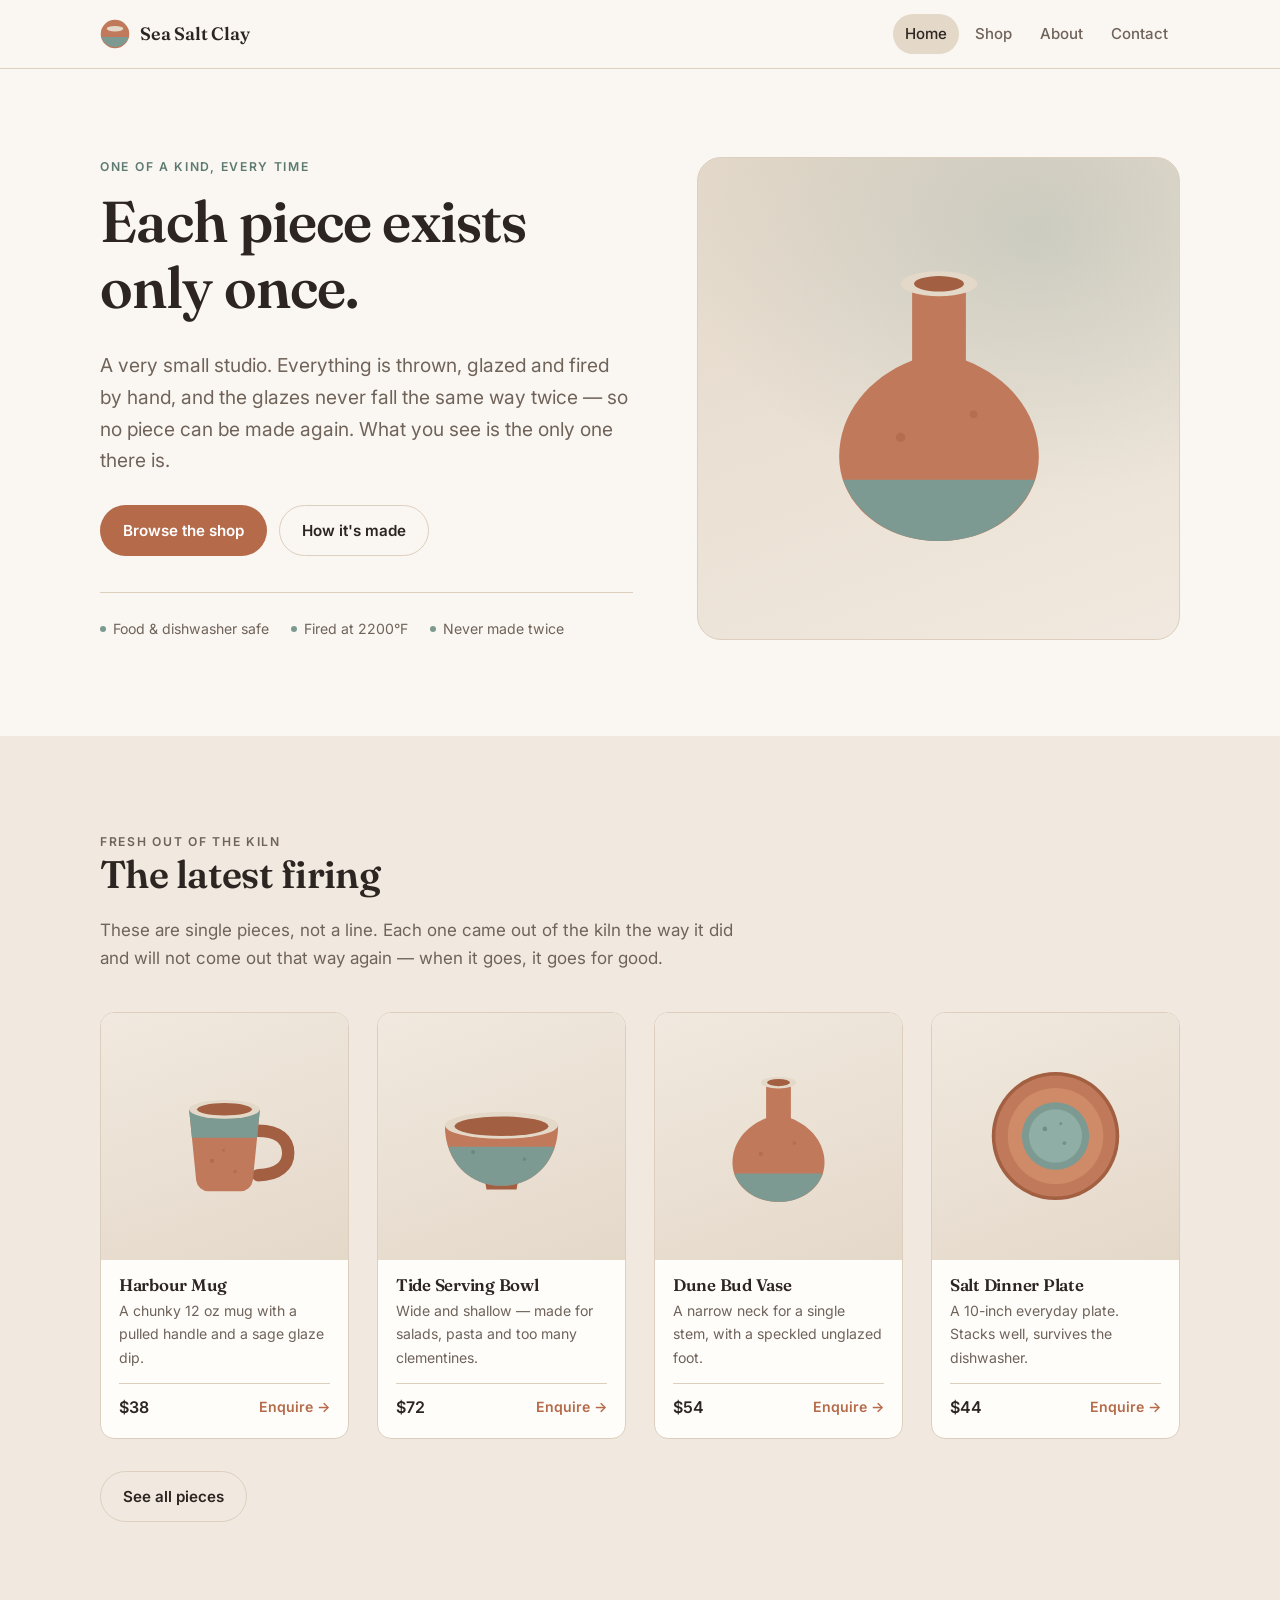
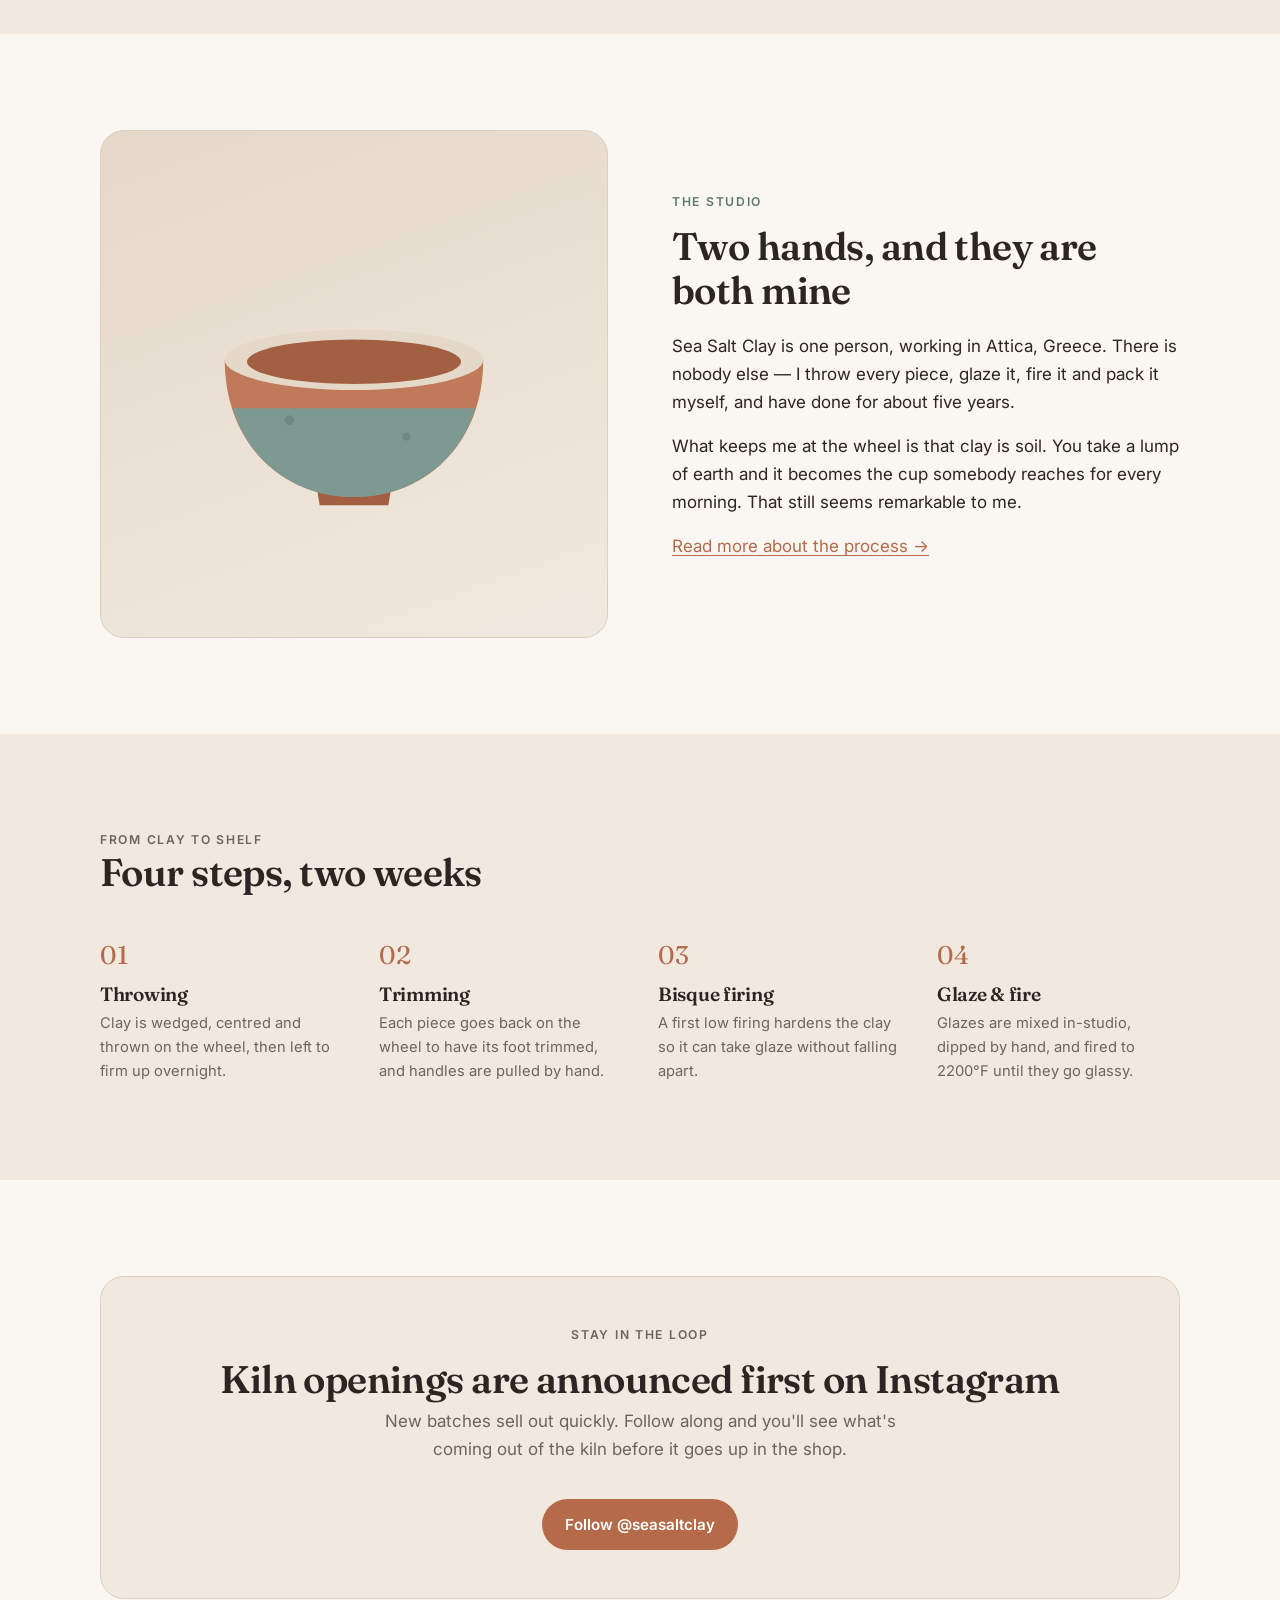
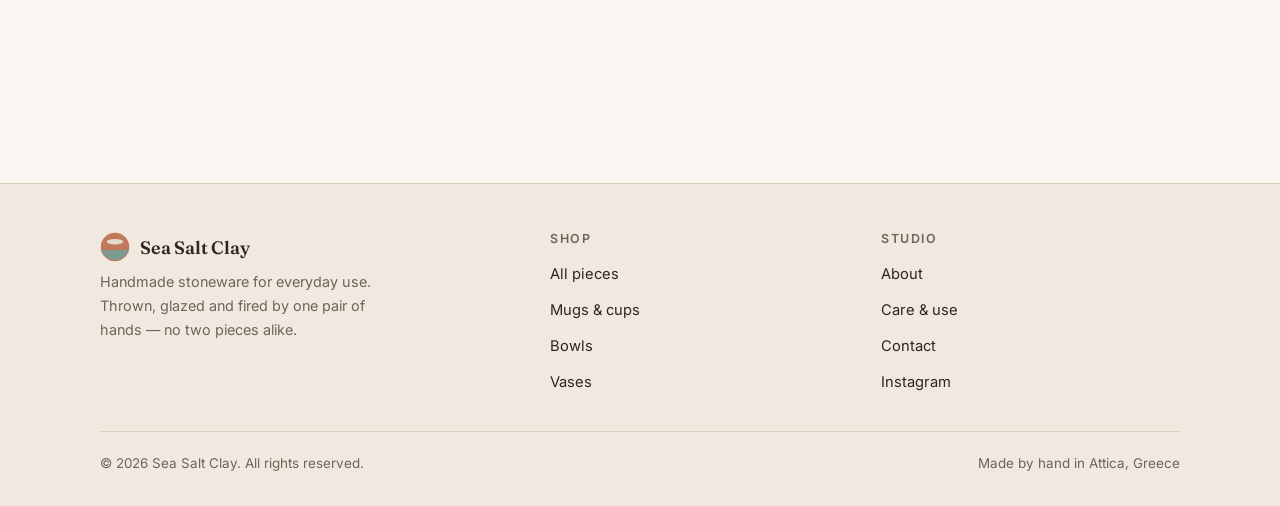
==== index.html @ edca6c59 "Say where the studio is and how long it has been going Adds Attica, Greece and the roughly five year" ====
<!doctype html>
<html lang="en">
<head>
<meta charset="utf-8">
<meta name="viewport" content="width=device-width, initial-scale=1">
<title>Sea Salt Clay — Handmade Pottery</title>
<meta name="description" content="Wheel-thrown stoneware made in small batches on the coast. Mugs, bowls, vases and tableware for everyday use.">
<link rel="icon" href="assets/img/mug.svg">
<link rel="preconnect" href="https://fonts.googleapis.com">
<link rel="preconnect" href="https://fonts.gstatic.com" crossorigin>
<link href="https://fonts.googleapis.com/css2?family=Fraunces:opsz,wght@9..144,400;9..144,600&family=Inter:wght@400;500;600&display=swap" rel="stylesheet">
<link rel="stylesheet" href="css/styles.css">
</head>
<body>
<a class="skip-link" href="#main">Skip to content</a>

<header class="site-header">
  <div class="wrap site-header__inner">
    <a class="brand" href="index.html">
      <svg class="brand__mark" viewBox="0 0 40 40" aria-hidden="true">
        <circle cx="20" cy="20" r="19" fill="#c0795a"/>
        <path d="M1.8 24a19 19 0 0 0 36.4 0z" fill="#7c9a92"/>
        <ellipse cx="20" cy="13" rx="11" ry="3.6" fill="#e4d8c9"/>
      </svg>
      Sea Salt Clay
    </a>
    <button class="nav-toggle" aria-expanded="false" aria-controls="nav" aria-label="Menu">
      <svg width="20" height="20" viewBox="0 0 20 20" fill="none" stroke="currentColor" stroke-width="1.8" stroke-linecap="round"><path d="M3 6h14M3 10h14M3 14h14"/></svg>
    </button>
    <nav class="nav" id="nav">
      <a href="index.html" aria-current="page">Home</a>
      <a href="shop.html">Shop</a>
      <a href="about.html">About</a>
      <a href="contact.html">Contact</a>
    </nav>
  </div>
</header>

<main id="main">

  <section class="hero wrap">
    <div class="hero__grid">
      <div>
        <p class="eyebrow">One of a kind, every time</p>
        <h1>Each piece exists only once.</h1>
        <p class="hero__lede">A very small studio. Everything is thrown, glazed and fired by hand, and the glazes never fall the same way twice — so no piece can be made again. What you see is the only one there is.</p>
        <div class="hero__actions">
          <a class="btn btn--primary" href="shop.html">Browse the shop</a>
          <a class="btn btn--ghost" href="about.html">How it's made</a>
        </div>
        <div class="hero__meta">
          <span>Food &amp; dishwasher safe</span>
          <span>Fired at 2200&deg;F</span>
          <span>Never made twice</span>
        </div>
      </div>
      <div class="hero__art">
        <img src="assets/img/vase.svg" alt="A tall bud vase with a sage glaze">
      </div>
    </div>
  </section>

  <section class="section section--tint">
    <div class="wrap">
      <div class="section-head">
        <p class="eyebrow">Fresh out of the kiln</p>
        <h2>The latest firing</h2>
        <p>These are single pieces, not a line. Each one came out of the kiln the way it did and will not come out that way again — when it goes, it goes for good.</p>
      </div>
      <ul class="grid" id="featured-grid"></ul>
      <p style="margin-top:2rem"><a class="btn btn--ghost" href="shop.html">See all pieces</a></p>
    </div>
  </section>

  <section class="section wrap">
    <div class="split">
      <div class="split__art">
        <img src="assets/img/bowl.svg" alt="A wide serving bowl with a dipped glaze">
      </div>
      <div>
        <p class="eyebrow">The studio</p>
        <h2>Two hands, and they are both mine</h2>
        <p>Sea Salt Clay is one person, working in Attica, Greece. There is nobody else — I throw every piece, glaze it, fire it and pack it myself, and have done for about five years.</p>
        <p>What keeps me at the wheel is that clay is soil. You take a lump of earth and it becomes the cup somebody reaches for every morning. That still seems remarkable to me.</p>
        <p><a href="about.html">Read more about the process &rarr;</a></p>
      </div>
    </div>
  </section>

  <section class="section section--tint">
    <div class="wrap">
      <div class="section-head">
        <p class="eyebrow">From clay to shelf</p>
        <h2>Four steps, two weeks</h2>
      </div>
      <ol class="steps">
        <li>
          <h3>Throwing</h3>
          <p>Clay is wedged, centred and thrown on the wheel, then left to firm up overnight.</p>
        </li>
        <li>
          <h3>Trimming</h3>
          <p>Each piece goes back on the wheel to have its foot trimmed, and handles are pulled by hand.</p>
        </li>
        <li>
          <h3>Bisque firing</h3>
          <p>A first low firing hardens the clay so it can take glaze without falling apart.</p>
        </li>
        <li>
          <h3>Glaze &amp; fire</h3>
          <p>Glazes are mixed in-studio, dipped by hand, and fired to 2200&deg;F until they go glassy.</p>
        </li>
      </ol>
    </div>
  </section>

  <section class="section wrap">
    <div class="callout">
      <p class="eyebrow">Stay in the loop</p>
      <h2>Kiln openings are announced first on Instagram</h2>
      <p>New batches sell out quickly. Follow along and you'll see what's coming out of the kiln before it goes up in the shop.</p>
      <a class="btn btn--primary" href="https://instagram.com/seasaltclay" rel="me noopener" target="_blank">Follow @seasaltclay</a>
    </div>
  </section>

</main>

<footer class="site-footer">
  <div class="wrap">
    <div class="site-footer__grid">
      <div>
        <a class="brand" href="index.html">
          <svg class="brand__mark" viewBox="0 0 40 40" aria-hidden="true">
            <circle cx="20" cy="20" r="19" fill="#c0795a"/>
            <path d="M1.8 24a19 19 0 0 0 36.4 0z" fill="#7c9a92"/>
            <ellipse cx="20" cy="13" rx="11" ry="3.6" fill="#e4d8c9"/>
          </svg>
          Sea Salt Clay
        </a>
        <p>Handmade stoneware for everyday use. Thrown, glazed and fired by one pair of hands — no two pieces alike.</p>
      </div>
      <div>
        <h4>Shop</h4>
        <ul>
          <li><a href="shop.html">All pieces</a></li>
          <li><a href="shop.html#grid">Mugs &amp; cups</a></li>
          <li><a href="shop.html#grid">Bowls</a></li>
          <li><a href="shop.html#grid">Vases</a></li>
        </ul>
      </div>
      <div>
        <h4>Studio</h4>
        <ul>
          <li><a href="about.html">About</a></li>
          <li><a href="about.html#care">Care &amp; use</a></li>
          <li><a href="contact.html">Contact</a></li>
          <li><a href="https://instagram.com/seasaltclay" rel="me noopener" target="_blank">Instagram</a></li>
        </ul>
      </div>
    </div>
    <div class="site-footer__base">
      <span>&copy; <span data-year>2026</span> Sea Salt Clay. All rights reserved.</span>
      <span>Made by hand in Attica, Greece</span>
    </div>
  </div>
</footer>

<script src="js/products.js"></script>
<script src="js/main.js"></script>
</body>
</html>
---- css/styles.css ----
/* ==========================================================================
   Sea Salt Clay — site styles
   Single stylesheet, no build step. Tokens live in :root.
   ========================================================================== */

:root {
  /* Palette: warm clay + sea-salt sage */
  --cream:      #faf6f1;
  --sand:       #f1e9df;
  --glaze:      #e4d8c9;
  --clay:       #b56a4a;
  --clay-dark:  #8f4e32;
  --sea:        #7c9a92;
  --sea-dark:   #5d7a72;
  --ink:        #2d2521;
  --muted:      #6f635a;
  --line:       #ddcfbe;

  --bg:         var(--cream);
  --surface:    #fffdfa;
  --text:       var(--ink);
  --text-muted: var(--muted);
  --accent:     var(--clay);
  --accent-ink: #fff;

  --font-display: "Fraunces", Georgia, "Times New Roman", serif;
  --font-body: "Inter", -apple-system, BlinkMacSystemFont, "Segoe UI", Roboto, Helvetica, Arial, sans-serif;

  --maxw: 1120px;
  --gutter: 20px;
  --radius: 14px;
  --radius-lg: 24px;
  --shadow: 0 1px 2px rgba(45, 37, 33, .05), 0 8px 24px rgba(45, 37, 33, .06);
  --shadow-lift: 0 2px 4px rgba(45, 37, 33, .06), 0 18px 40px rgba(45, 37, 33, .12);
  --transition: 180ms cubic-bezier(.4, 0, .2, 1);
}

@media (prefers-color-scheme: dark) {
  :root:not([data-theme="light"]) {
    --bg:         #1b1715;
    --surface:    #241f1c;
    --sand:       #2b2522;
    --glaze:      #332b26;
    --line:       #3d342e;
    --text:       #f2eae2;
    --text-muted: #b3a498;
    --accent:     #d08a68;
    --accent-ink: #1b1715;
    --sea:        #8faea6;
  }
}

/* --------------------------------------------------------- base */

*, *::before, *::after { box-sizing: border-box; }

html { scroll-behavior: smooth; }

@media (prefers-reduced-motion: reduce) {
  html { scroll-behavior: auto; }
  *, *::before, *::after {
    animation-duration: .01ms !important;
    transition-duration: .01ms !important;
  }
}

body {
  margin: 0;
  background: var(--bg);
  color: var(--text);
  font-family: var(--font-body);
  font-size: 17px;
  line-height: 1.65;
  -webkit-font-smoothing: antialiased;
}

h1, h2, h3, h4 {
  font-family: var(--font-display);
  font-weight: 600;
  line-height: 1.15;
  letter-spacing: -.015em;
  margin: 0 0 .5em;
  color: var(--text);
}

h1 { font-size: clamp(2.3rem, 6vw, 3.6rem); }
h2 { font-size: clamp(1.7rem, 4vw, 2.4rem); }
h3 { font-size: 1.2rem; }

p { margin: 0 0 1rem; }

a { color: var(--accent); text-decoration-thickness: 1px; text-underline-offset: 3px; }
a:hover { color: var(--clay-dark); }

img, svg { max-width: 100%; display: block; }

:focus-visible {
  outline: 2px solid var(--accent);
  outline-offset: 3px;
  border-radius: 4px;
}

.skip-link {
  position: absolute;
  left: -9999px;
  top: 0;
  background: var(--accent);
  color: var(--accent-ink);
  padding: 10px 16px;
  z-index: 100;
  border-radius: 0 0 8px 0;
}
.skip-link:focus { left: 0; }

/* --------------------------------------------------------- layout */

.wrap {
  width: 100%;
  max-width: var(--maxw);
  margin-inline: auto;
  padding-inline: var(--gutter);
}

.section { padding-block: clamp(56px, 9vw, 96px); }
.section--tint { background: var(--sand); }

.section-head { max-width: 58ch; margin-bottom: 2.5rem; }
.section-head p { color: var(--text-muted); margin-bottom: 0; }

.eyebrow {
  font-size: .76rem;
  font-weight: 600;
  letter-spacing: .14em;
  text-transform: uppercase;
  color: var(--sea-dark);
  margin: 0 0 .75rem;
}
@media (prefers-color-scheme: dark) {
  :root:not([data-theme="light"]) .eyebrow { color: var(--sea); }
}

/* --------------------------------------------------------- header */

.site-header {
  position: sticky;
  top: 0;
  z-index: 50;
  background: color-mix(in srgb, var(--bg) 88%, transparent);
  backdrop-filter: blur(10px);
  border-bottom: 1px solid var(--line);
}

.site-header__inner {
  display: flex;
  align-items: center;
  justify-content: space-between;
  gap: 16px;
  min-height: 68px;
}

.brand {
  display: inline-flex;
  align-items: center;
  gap: 10px;
  font-family: var(--font-display);
  font-size: 1.12rem;
  font-weight: 600;
  letter-spacing: -.01em;
  color: var(--text);
  text-decoration: none;
}
.brand:hover { color: var(--text); }
.brand__mark { width: 30px; height: 30px; flex: none; }

.nav { display: flex; align-items: center; gap: 4px; }

.nav a {
  color: var(--text-muted);
  text-decoration: none;
  font-size: .94rem;
  font-weight: 500;
  padding: 8px 12px;
  border-radius: 999px;
  transition: background var(--transition), color var(--transition);
}
.nav a:hover { color: var(--text); background: var(--glaze); }
.nav a[aria-current="page"] { color: var(--text); background: var(--glaze); }

.nav-toggle {
  display: none;
  background: none;
  border: 1px solid var(--line);
  border-radius: 10px;
  padding: 8px 10px;
  cursor: pointer;
  color: var(--text);
}

@media (max-width: 720px) {
  .nav-toggle { display: inline-flex; }
  .nav {
    position: absolute;
    inset: 100% 0 auto 0;
    flex-direction: column;
    align-items: stretch;
    gap: 2px;
    background: var(--surface);
    border-bottom: 1px solid var(--line);
    padding: 10px var(--gutter) 16px;
    display: none;
  }
  .nav[data-open="true"] { display: flex; }
  .nav a { padding: 12px 14px; border-radius: 10px; }
}

/* --------------------------------------------------------- buttons */

.btn {
  display: inline-flex;
  align-items: center;
  justify-content: center;
  gap: 8px;
  padding: 12px 22px;
  border-radius: 999px;
  border: 1px solid transparent;
  font: inherit;
  font-size: .95rem;
  font-weight: 600;
  text-decoration: none;
  cursor: pointer;
  transition: transform var(--transition), background var(--transition), border-color var(--transition);
}
.btn:active { transform: translateY(1px); }

.btn--primary { background: var(--accent); color: var(--accent-ink); }
.btn--primary:hover { background: var(--clay-dark); color: var(--accent-ink); }

.btn--ghost { background: transparent; color: var(--text); border-color: var(--line); }
.btn--ghost:hover { background: var(--glaze); color: var(--text); }

/* --------------------------------------------------------- hero */

.hero { padding-block: clamp(48px, 8vw, 88px) clamp(56px, 9vw, 96px); }

.hero__grid {
  display: grid;
  grid-template-columns: 1.05fr .95fr;
  gap: clamp(28px, 5vw, 64px);
  align-items: center;
}

.hero__lede {
  font-size: clamp(1.05rem, 1.6vw, 1.2rem);
  color: var(--text-muted);
  max-width: 46ch;
}

.hero__actions { display: flex; flex-wrap: wrap; gap: 12px; margin-top: 1.75rem; }

.hero__meta {
  display: flex;
  flex-wrap: wrap;
  gap: 8px 22px;
  margin-top: 2.25rem;
  padding-top: 1.5rem;
  border-top: 1px solid var(--line);
  font-size: .88rem;
  color: var(--text-muted);
}
.hero__meta span { display: inline-flex; align-items: center; gap: 7px; }
.hero__meta span::before {
  content: "";
  width: 6px; height: 6px;
  border-radius: 50%;
  background: var(--sea);
  flex: none;
}

.hero__art {
  position: relative;
  aspect-ratio: 1 / 1;
  border-radius: var(--radius-lg);
  background:
    radial-gradient(120% 90% at 70% 15%, color-mix(in srgb, var(--sea) 26%, transparent), transparent 62%),
    linear-gradient(160deg, var(--glaze), var(--sand));
  border: 1px solid var(--line);
  display: grid;
  place-items: center;
  padding: 10%;
  overflow: hidden;
}
.hero__art img { width: 100%; height: 100%; object-fit: contain; }

@media (max-width: 860px) {
  .hero__grid { grid-template-columns: 1fr; }
  .hero__art { order: -1; aspect-ratio: 4 / 3; padding: 6%; }
}

/* --------------------------------------------------------- product grid */

.grid {
  display: grid;
  grid-template-columns: repeat(auto-fill, minmax(240px, 1fr));
  gap: clamp(18px, 2.5vw, 28px);
  list-style: none;
  margin: 0;
  padding: 0;
}

.card {
  background: var(--surface);
  border: 1px solid var(--line);
  border-radius: var(--radius);
  overflow: hidden;
  display: flex;
  flex-direction: column;
  transition: transform var(--transition), box-shadow var(--transition);
}
.card:hover { transform: translateY(-3px); box-shadow: var(--shadow-lift); }

.card__media {
  aspect-ratio: 4 / 3;
  background: linear-gradient(160deg, var(--sand), var(--glaze));
  display: grid;
  place-items: center;
  padding: 14%;
  position: relative;
}
.card__media img { width: 100%; height: 100%; object-fit: contain; }

.card__tag {
  position: absolute;
  top: 10px; left: 10px;
  background: var(--surface);
  border: 1px solid var(--line);
  color: var(--text-muted);
  font-size: .7rem;
  font-weight: 600;
  letter-spacing: .08em;
  text-transform: uppercase;
  padding: 4px 10px;
  border-radius: 999px;
}
.card__tag--sold { background: var(--ink); color: var(--cream); border-color: var(--ink); }

.card__body { padding: 16px 18px 18px; display: flex; flex-direction: column; gap: 4px; flex: 1; }
.card__name { font-size: 1.05rem; margin: 0; }
.card__desc { font-size: .88rem; color: var(--text-muted); margin: 0 0 10px; }
.card__foot {
  margin-top: auto;
  display: flex;
  align-items: center;
  justify-content: space-between;
  gap: 10px;
  padding-top: 10px;
  border-top: 1px solid var(--line);
}
.card__price { font-weight: 600; font-size: 1rem; }
.card__price--sold { color: var(--text-muted); text-decoration: line-through; }
.card__link { font-size: .88rem; font-weight: 600; text-decoration: none; }
.card__link[aria-disabled="true"] { color: var(--text-muted); pointer-events: none; }

/* --------------------------------------------------------- filters */

.filters {
  display: flex;
  flex-wrap: wrap;
  gap: 8px;
  margin-bottom: 2rem;
}
.filter {
  background: transparent;
  border: 1px solid var(--line);
  color: var(--text-muted);
  border-radius: 999px;
  padding: 8px 16px;
  font: inherit;
  font-size: .88rem;
  font-weight: 500;
  cursor: pointer;
  transition: background var(--transition), color var(--transition), border-color var(--transition);
}
.filter:hover { background: var(--glaze); color: var(--text); }
.filter[aria-pressed="true"] {
  background: var(--ink);
  border-color: var(--ink);
  color: var(--cream);
}
@media (prefers-color-scheme: dark) {
  :root:not([data-theme="light"]) .filter[aria-pressed="true"] {
    background: var(--accent); border-color: var(--accent); color: var(--accent-ink);
  }
}

.grid-empty {
  color: var(--text-muted);
  padding: 2rem 0;
}

/* --------------------------------------------------------- feature rows */

.split {
  display: grid;
  grid-template-columns: 1fr 1fr;
  gap: clamp(28px, 5vw, 64px);
  align-items: center;
}
.split__art {
  aspect-ratio: 5 / 4;
  border-radius: var(--radius-lg);
  background: linear-gradient(160deg, var(--glaze), var(--sand));
  border: 1px solid var(--line);
  display: grid;
  place-items: center;
  padding: 10%;
}
@media (max-width: 800px) { .split { grid-template-columns: 1fr; } }

.steps {
  counter-reset: step;
  display: grid;
  grid-template-columns: repeat(auto-fit, minmax(210px, 1fr));
  gap: clamp(20px, 3vw, 36px);
  list-style: none;
  margin: 0;
  padding: 0;
}
.steps li { counter-increment: step; }
.steps li::before {
  content: counter(step, decimal-leading-zero);
  display: block;
  font-family: var(--font-display);
  font-size: 1.6rem;
  color: var(--accent);
  margin-bottom: .4rem;
}
.steps h3 { margin-bottom: .35rem; }
.steps p { color: var(--text-muted); font-size: .92rem; margin: 0; }

/* --------------------------------------------------------- prose + faq */

.prose { max-width: 66ch; }
.prose h2 { margin-top: 2.5rem; }
.prose h2:first-child { margin-top: 0; }
.prose ul { padding-left: 1.2em; color: var(--text-muted); }
.prose li { margin-bottom: .4rem; }

details.faq {
  border-bottom: 1px solid var(--line);
  padding: 4px 0;
}
details.faq summary {
  cursor: pointer;
  list-style: none;
  padding: 14px 32px 14px 0;
  font-weight: 600;
  position: relative;
}
details.faq summary::-webkit-details-marker { display: none; }
details.faq summary::after {
  content: "+";
  position: absolute;
  right: 6px; top: 50%;
  transform: translateY(-50%);
  font-size: 1.3rem;
  color: var(--text-muted);
  font-weight: 400;
}
details.faq[open] summary::after { content: "–"; }
details.faq p { color: var(--text-muted); margin: 0 0 14px; max-width: 62ch; }

/* --------------------------------------------------------- forms */

.form { display: grid; gap: 16px; max-width: 520px; }
.field { display: grid; gap: 6px; }
.field label { font-size: .88rem; font-weight: 600; }
.field input, .field textarea, .field select {
  font: inherit;
  color: var(--text);
  background: var(--surface);
  border: 1px solid var(--line);
  border-radius: 10px;
  padding: 11px 13px;
  width: 100%;
  transition: border-color var(--transition);
}
.field input:focus, .field textarea:focus, .field select:focus { border-color: var(--accent); }
.field textarea { min-height: 130px; resize: vertical; }
.field small { color: var(--text-muted); font-size: .8rem; }

.form-note {
  font-size: .86rem;
  color: var(--text-muted);
  background: var(--sand);
  border: 1px dashed var(--line);
  border-radius: 10px;
  padding: 12px 14px;
}

/* --------------------------------------------------------- misc blocks */

.callout {
  background: var(--sand);
  border: 1px solid var(--line);
  border-radius: var(--radius-lg);
  padding: clamp(28px, 4vw, 48px);
  text-align: center;
}
.callout h2 { margin-bottom: .4rem; }
.callout p { color: var(--text-muted); max-width: 48ch; margin-inline: auto; }
.callout .btn { margin-top: 1.25rem; }

.info-list { list-style: none; margin: 0; padding: 0; display: grid; gap: 18px; }
.info-list dt, .info-list strong { display: block; font-weight: 600; margin-bottom: 2px; }
.info-list span, .info-list p { color: var(--text-muted); font-size: .92rem; margin: 0; }

/* --------------------------------------------------------- footer */

.site-footer {
  border-top: 1px solid var(--line);
  background: var(--sand);
  padding-block: 48px 32px;
  margin-top: clamp(48px, 8vw, 88px);
}
.site-footer__grid {
  display: grid;
  grid-template-columns: 1.4fr 1fr 1fr;
  gap: 32px;
}
.site-footer p { color: var(--text-muted); font-size: .9rem; max-width: 34ch; }
.site-footer h4 { font-family: var(--font-body); font-size: .78rem; letter-spacing: .12em; text-transform: uppercase; color: var(--text-muted); margin-bottom: .75rem; }
.site-footer ul { list-style: none; margin: 0; padding: 0; display: grid; gap: 8px; }
.site-footer ul a { color: var(--text); text-decoration: none; font-size: .92rem; }
.site-footer ul a:hover { text-decoration: underline; }
.site-footer__base {
  margin-top: 36px;
  padding-top: 20px;
  border-top: 1px solid var(--line);
  display: flex;
  flex-wrap: wrap;
  gap: 8px 20px;
  justify-content: space-between;
  font-size: .84rem;
  color: var(--text-muted);
}
@media (max-width: 720px) {
  .site-footer__grid { grid-template-columns: 1fr 1fr; }
  .site-footer__grid > :first-child { grid-column: 1 / -1; }
}
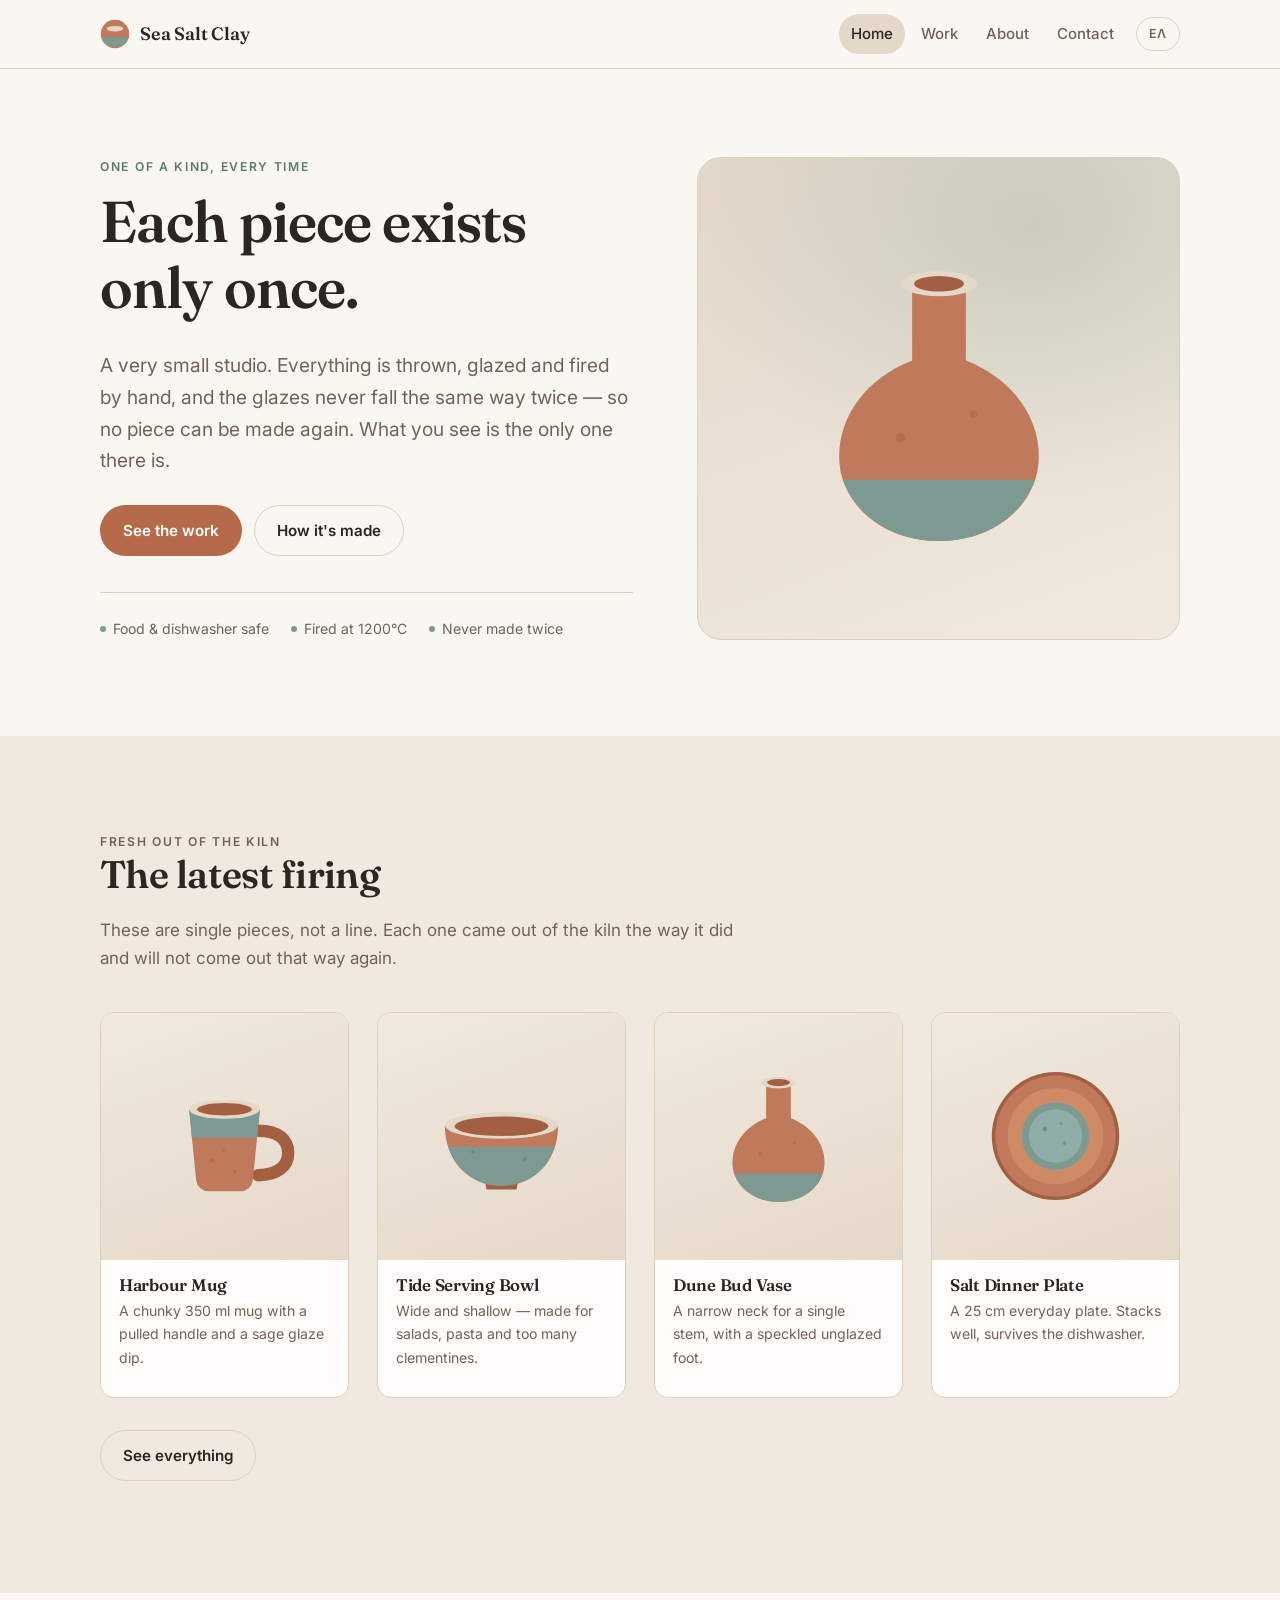
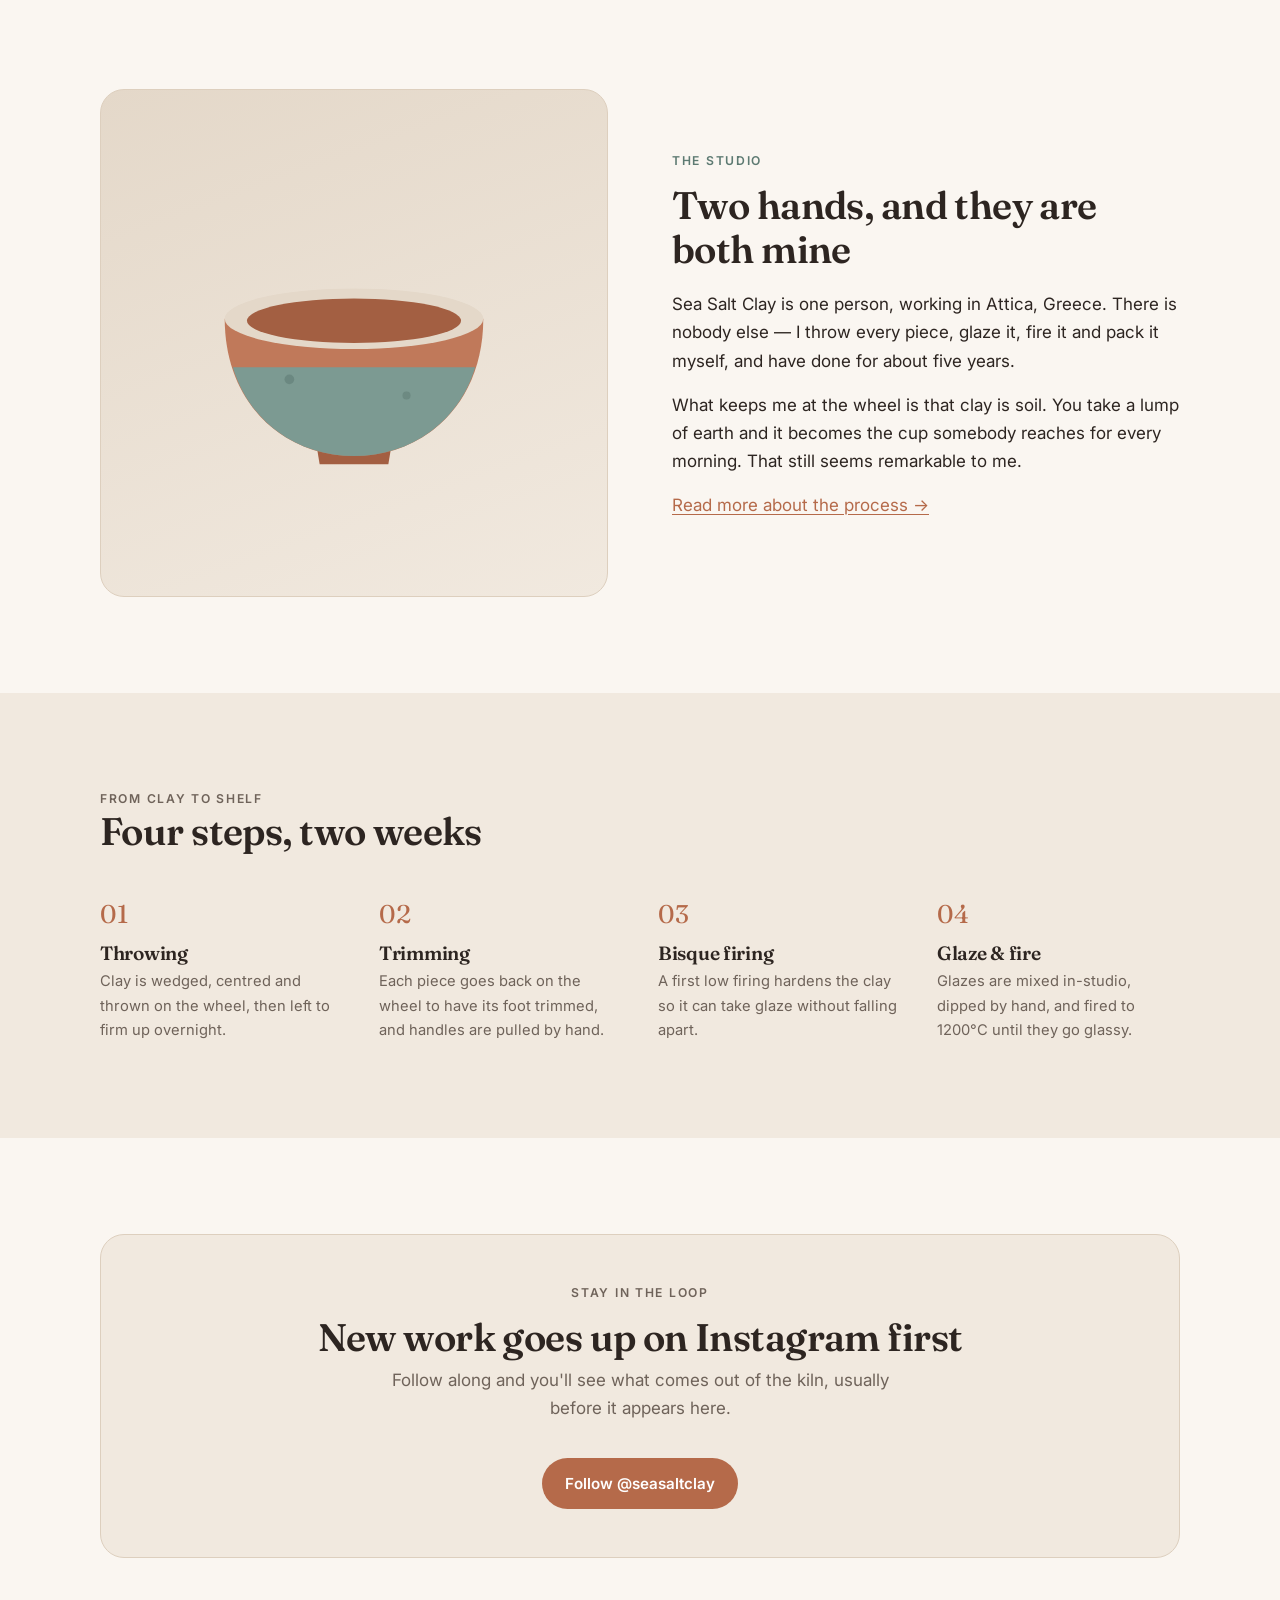
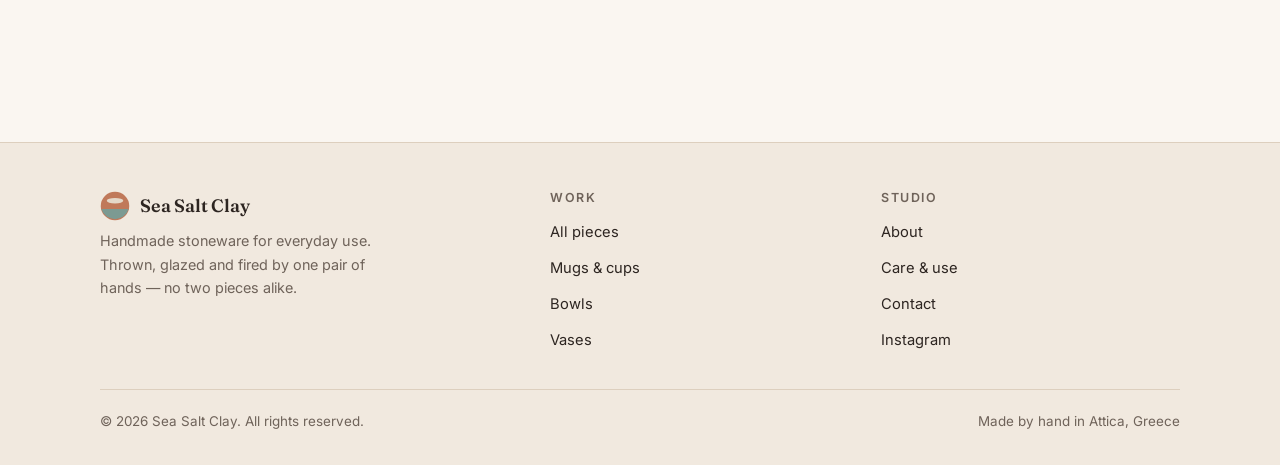
==== commit a208bb88: "Make the site bilingual and turn it from a shop into a portfolio Two changes at once, both asked for" ====
--- a/index.html
+++ b/index.html
@@ -10,6 +10,8 @@
 <link rel="preconnect" href="https://fonts.gstatic.com" crossorigin>
 <link href="https://fonts.googleapis.com/css2?family=Fraunces:opsz,wght@9..144,400;9..144,600&family=Inter:wght@400;500;600&display=swap" rel="stylesheet">
 <link rel="stylesheet" href="css/styles.css">
+<link rel="alternate" hreflang="en" href="index.html">
+<link rel="alternate" hreflang="el" href="el/index.html">
 </head>
 <body>
 <a class="skip-link" href="#main">Skip to content</a>
@@ -29,9 +31,10 @@
     </button>
     <nav class="nav" id="nav">
       <a href="index.html" aria-current="page">Home</a>
-      <a href="shop.html">Shop</a>
+      <a href="work.html">Work</a>
       <a href="about.html">About</a>
       <a href="contact.html">Contact</a>
+      <a class="nav__lang" href="el/index.html" hreflang="el" lang="el">ΕΛ</a>
     </nav>
   </div>
 </header>
@@ -45,12 +48,12 @@
         <h1>Each piece exists only once.</h1>
         <p class="hero__lede">A very small studio. Everything is thrown, glazed and fired by hand, and the glazes never fall the same way twice — so no piece can be made again. What you see is the only one there is.</p>
         <div class="hero__actions">
-          <a class="btn btn--primary" href="shop.html">Browse the shop</a>
+          <a class="btn btn--primary" href="work.html">See the work</a>
           <a class="btn btn--ghost" href="about.html">How it's made</a>
         </div>
         <div class="hero__meta">
           <span>Food &amp; dishwasher safe</span>
-          <span>Fired at 2200&deg;F</span>
+          <span>Fired at 1200&deg;C</span>
           <span>Never made twice</span>
         </div>
       </div>
@@ -65,10 +68,10 @@
       <div class="section-head">
         <p class="eyebrow">Fresh out of the kiln</p>
         <h2>The latest firing</h2>
-        <p>These are single pieces, not a line. Each one came out of the kiln the way it did and will not come out that way again — when it goes, it goes for good.</p>
+        <p>These are single pieces, not a line. Each one came out of the kiln the way it did and will not come out that way again.</p>
       </div>
       <ul class="grid" id="featured-grid"></ul>
-      <p style="margin-top:2rem"><a class="btn btn--ghost" href="shop.html">See all pieces</a></p>
+      <p style="margin-top:2rem"><a class="btn btn--ghost" href="work.html">See everything</a></p>
     </div>
   </section>
 
@@ -108,7 +111,7 @@
         </li>
         <li>
           <h3>Glaze &amp; fire</h3>
-          <p>Glazes are mixed in-studio, dipped by hand, and fired to 2200&deg;F until they go glassy.</p>
+          <p>Glazes are mixed in-studio, dipped by hand, and fired to 1200&deg;C until they go glassy.</p>
         </li>
       </ol>
     </div>
@@ -117,8 +120,8 @@
   <section class="section wrap">
     <div class="callout">
       <p class="eyebrow">Stay in the loop</p>
-      <h2>Kiln openings are announced first on Instagram</h2>
-      <p>New batches sell out quickly. Follow along and you'll see what's coming out of the kiln before it goes up in the shop.</p>
+      <h2>New work goes up on Instagram first</h2>
+      <p>Follow along and you'll see what comes out of the kiln, usually before it appears here.</p>
       <a class="btn btn--primary" href="https://instagram.com/seasaltclay" rel="me noopener" target="_blank">Follow @seasaltclay</a>
     </div>
   </section>
@@ -140,12 +143,12 @@
         <p>Handmade stoneware for everyday use. Thrown, glazed and fired by one pair of hands — no two pieces alike.</p>
       </div>
       <div>
-        <h4>Shop</h4>
+        <h4>Work</h4>
         <ul>
-          <li><a href="shop.html">All pieces</a></li>
-          <li><a href="shop.html#grid">Mugs &amp; cups</a></li>
-          <li><a href="shop.html#grid">Bowls</a></li>
-          <li><a href="shop.html#grid">Vases</a></li>
+          <li><a href="work.html">All pieces</a></li>
+          <li><a href="work.html#grid">Mugs &amp; cups</a></li>
+          <li><a href="work.html#grid">Bowls</a></li>
+          <li><a href="work.html#grid">Vases</a></li>
         </ul>
       </div>
       <div>
@@ -165,6 +168,7 @@
   </div>
 </footer>
 
+<script>window.SITE = { root: "", lang: "en" };</script>
 <script src="js/products.js"></script>
 <script src="js/main.js"></script>
 </body>
--- a/css/styles.css
+++ b/css/styles.css
@@ -547,3 +547,26 @@
   .site-footer__grid { grid-template-columns: 1fr 1fr; }
   .site-footer__grid > :first-child { grid-column: 1 / -1; }
 }
+
+/* --------------------------------------------------------- language switch */
+
+.nav__lang {
+  margin-left: 6px;
+  padding: 6px 12px !important;
+  border: 1px solid var(--line);
+  border-radius: 999px;
+  font-size: .78rem !important;
+  font-weight: 600 !important;
+  letter-spacing: .06em;
+  color: var(--text-muted) !important;
+}
+.nav__lang:hover { background: var(--glaze); color: var(--text) !important; }
+
+@media (max-width: 720px) {
+  .nav__lang {
+    margin-left: 0;
+    margin-top: 8px;
+    text-align: center;
+    border-radius: 10px !important;
+  }
+}
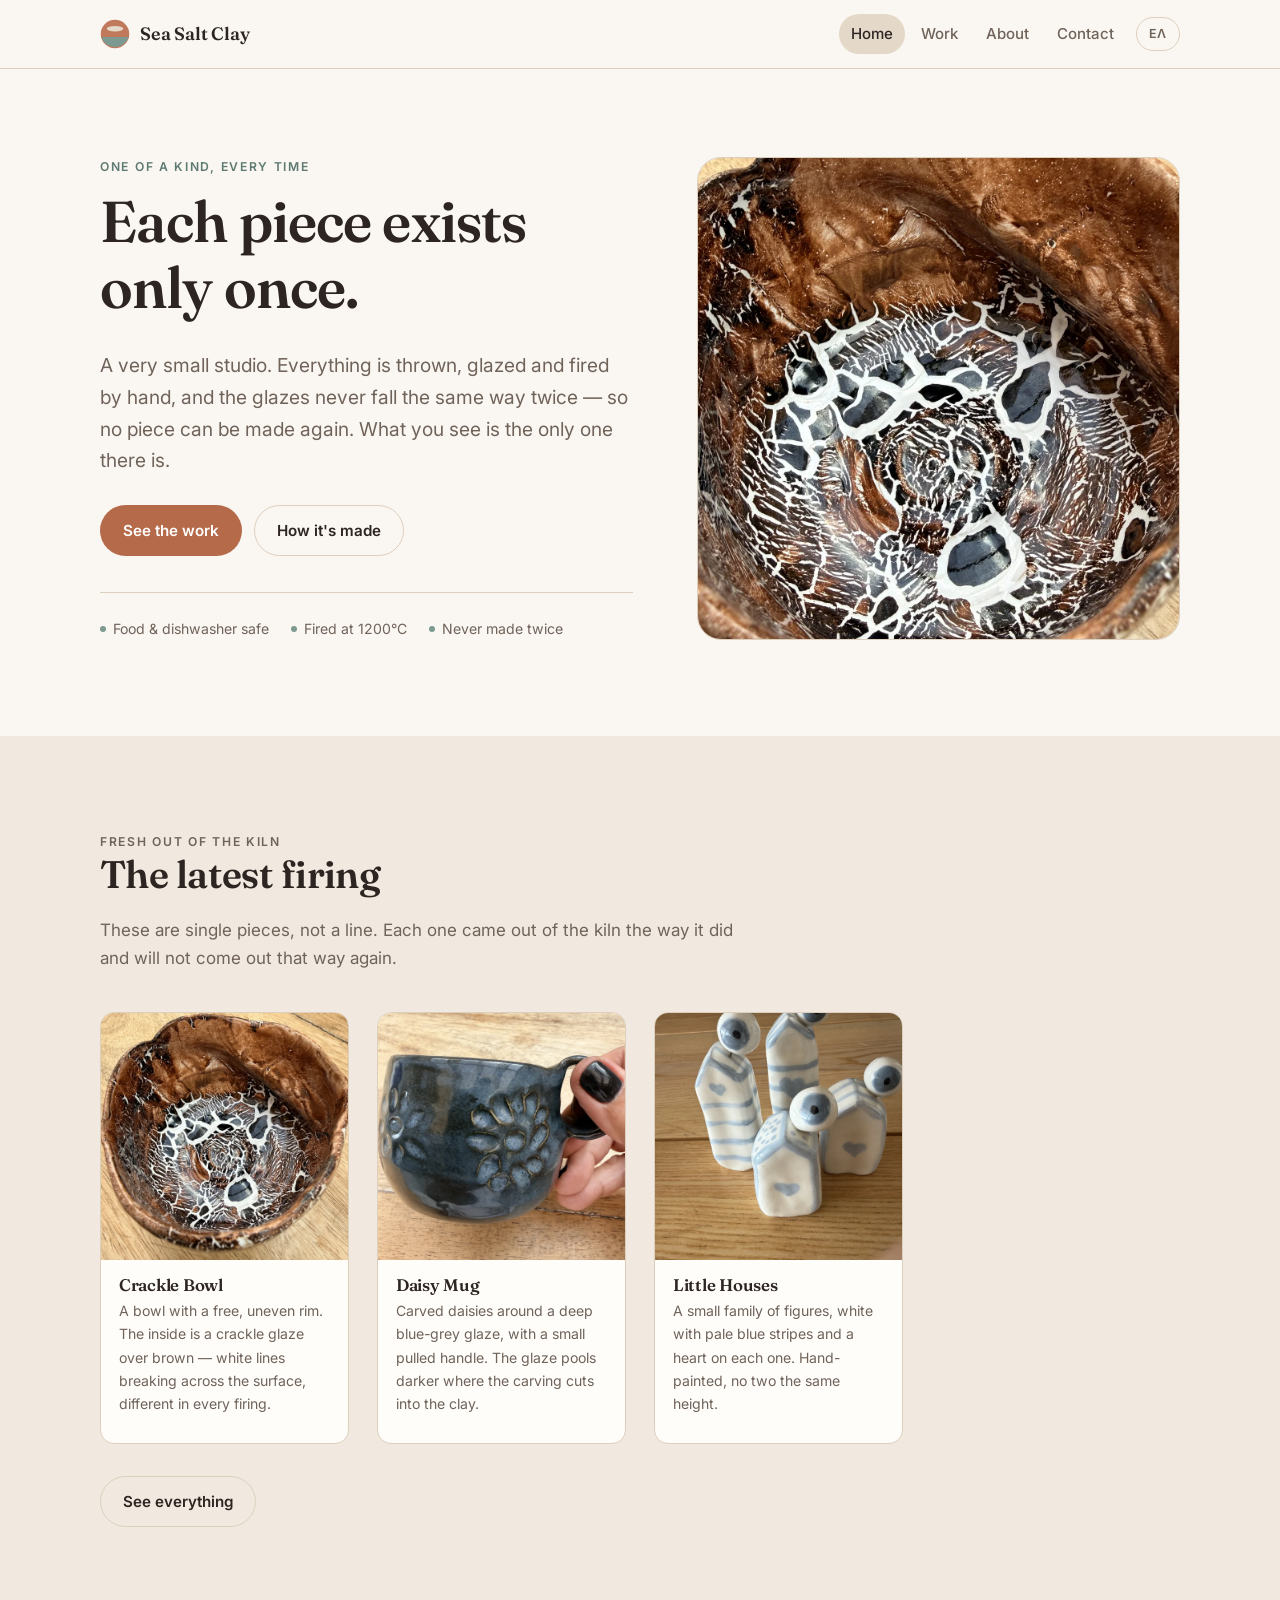
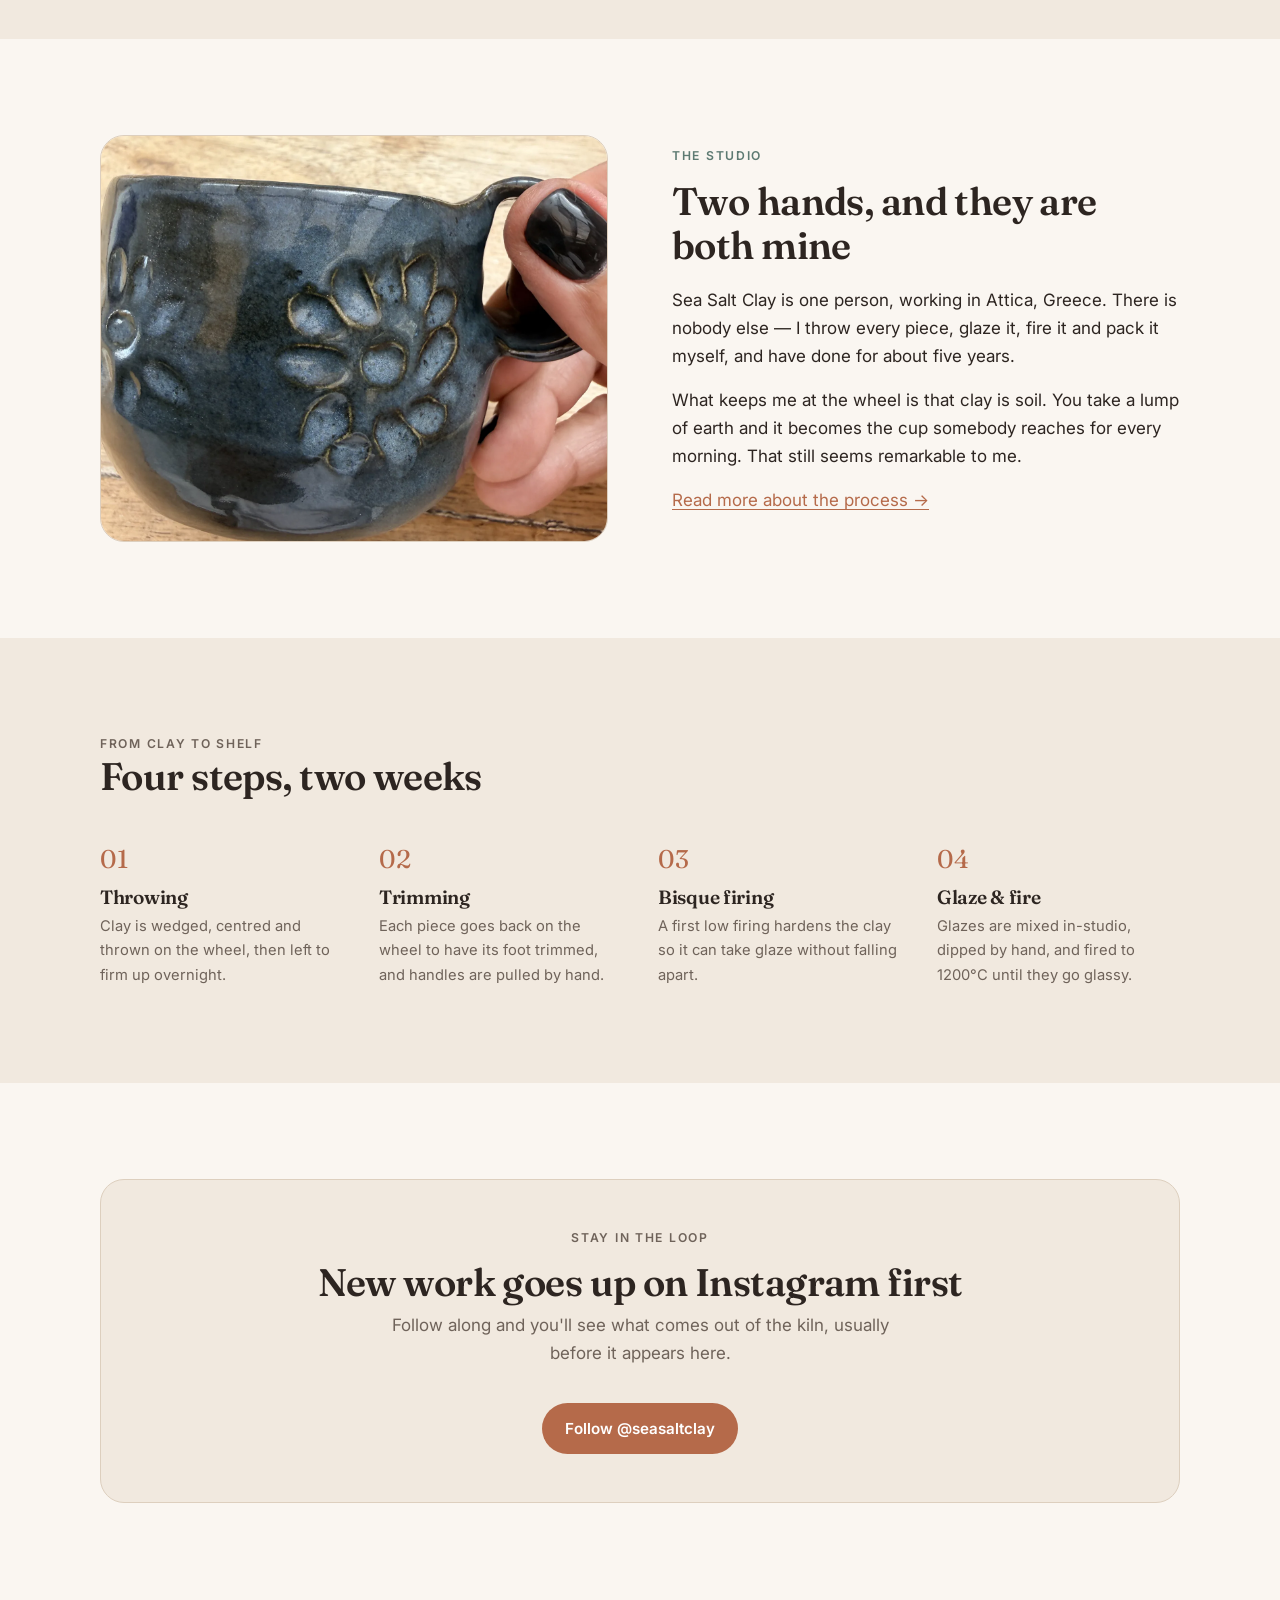
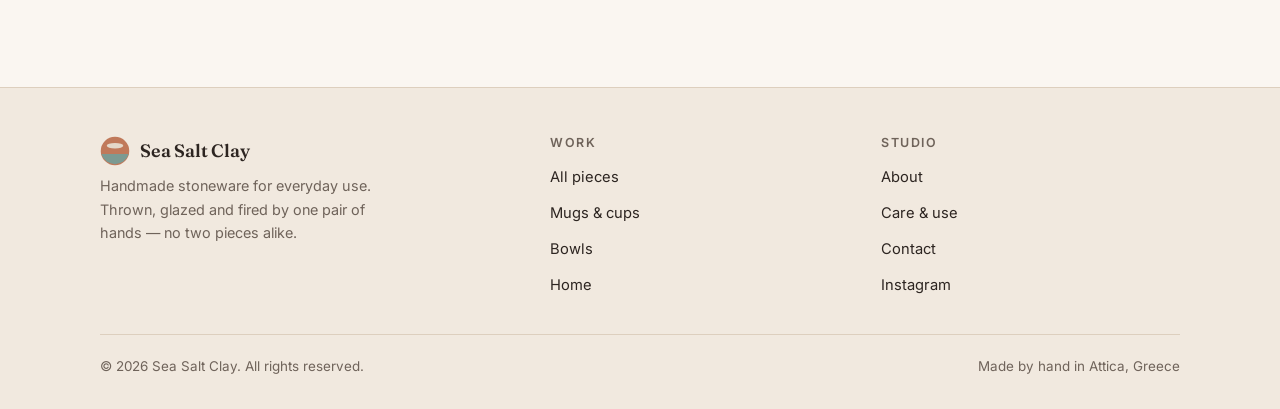
==== commit b6e9c3d2: "Replace the invented pieces with the owner's real work Three photographs supplied by the owner, conv" ====
--- a/index.html
+++ b/index.html
@@ -57,8 +57,8 @@
           <span>Never made twice</span>
         </div>
       </div>
-      <div class="hero__art">
-        <img src="assets/img/vase.svg" alt="A tall bud vase with a sage glaze">
+      <div class="hero__art hero__art--photo">
+        <img src="assets/img/crackle-bowl-wide.webp" alt="A bowl with an uneven rim and a white crackle glaze over brown" width="1600" height="1200">
       </div>
     </div>
   </section>
@@ -77,8 +77,8 @@
 
   <section class="section wrap">
     <div class="split">
-      <div class="split__art">
-        <img src="assets/img/bowl.svg" alt="A wide serving bowl with a dipped glaze">
+      <div class="split__art split__art--photo">
+        <img src="assets/img/daisy-mug-wide.webp" alt="A blue-grey mug with carved daisies, held in one hand" width="1600" height="1200" loading="lazy">
       </div>
       <div>
         <p class="eyebrow">The studio</p>
@@ -148,7 +148,7 @@
           <li><a href="work.html">All pieces</a></li>
           <li><a href="work.html#grid">Mugs &amp; cups</a></li>
           <li><a href="work.html#grid">Bowls</a></li>
-          <li><a href="work.html#grid">Vases</a></li>
+          <li><a href="work.html#grid">Home</a></li>
         </ul>
       </div>
       <div>
--- a/css/styles.css
+++ b/css/styles.css
@@ -570,3 +570,23 @@
     border-radius: 10px !important;
   }
 }
+
+/* --------------------------------------------------- photographs in cards */
+
+.card__media--photo {
+  padding: 0;
+  aspect-ratio: 1 / 1;
+  background: var(--sand);
+}
+.card__media--photo img {
+  width: 100%;
+  height: 100%;
+  object-fit: cover;
+}
+
+/* A photograph fills the hero and split frames too, rather than sitting
+   inside them the way the illustrations do. */
+.hero__art--photo,
+.split__art--photo { padding: 0; overflow: hidden; }
+.hero__art--photo img,
+.split__art--photo img { width: 100%; height: 100%; object-fit: cover; }
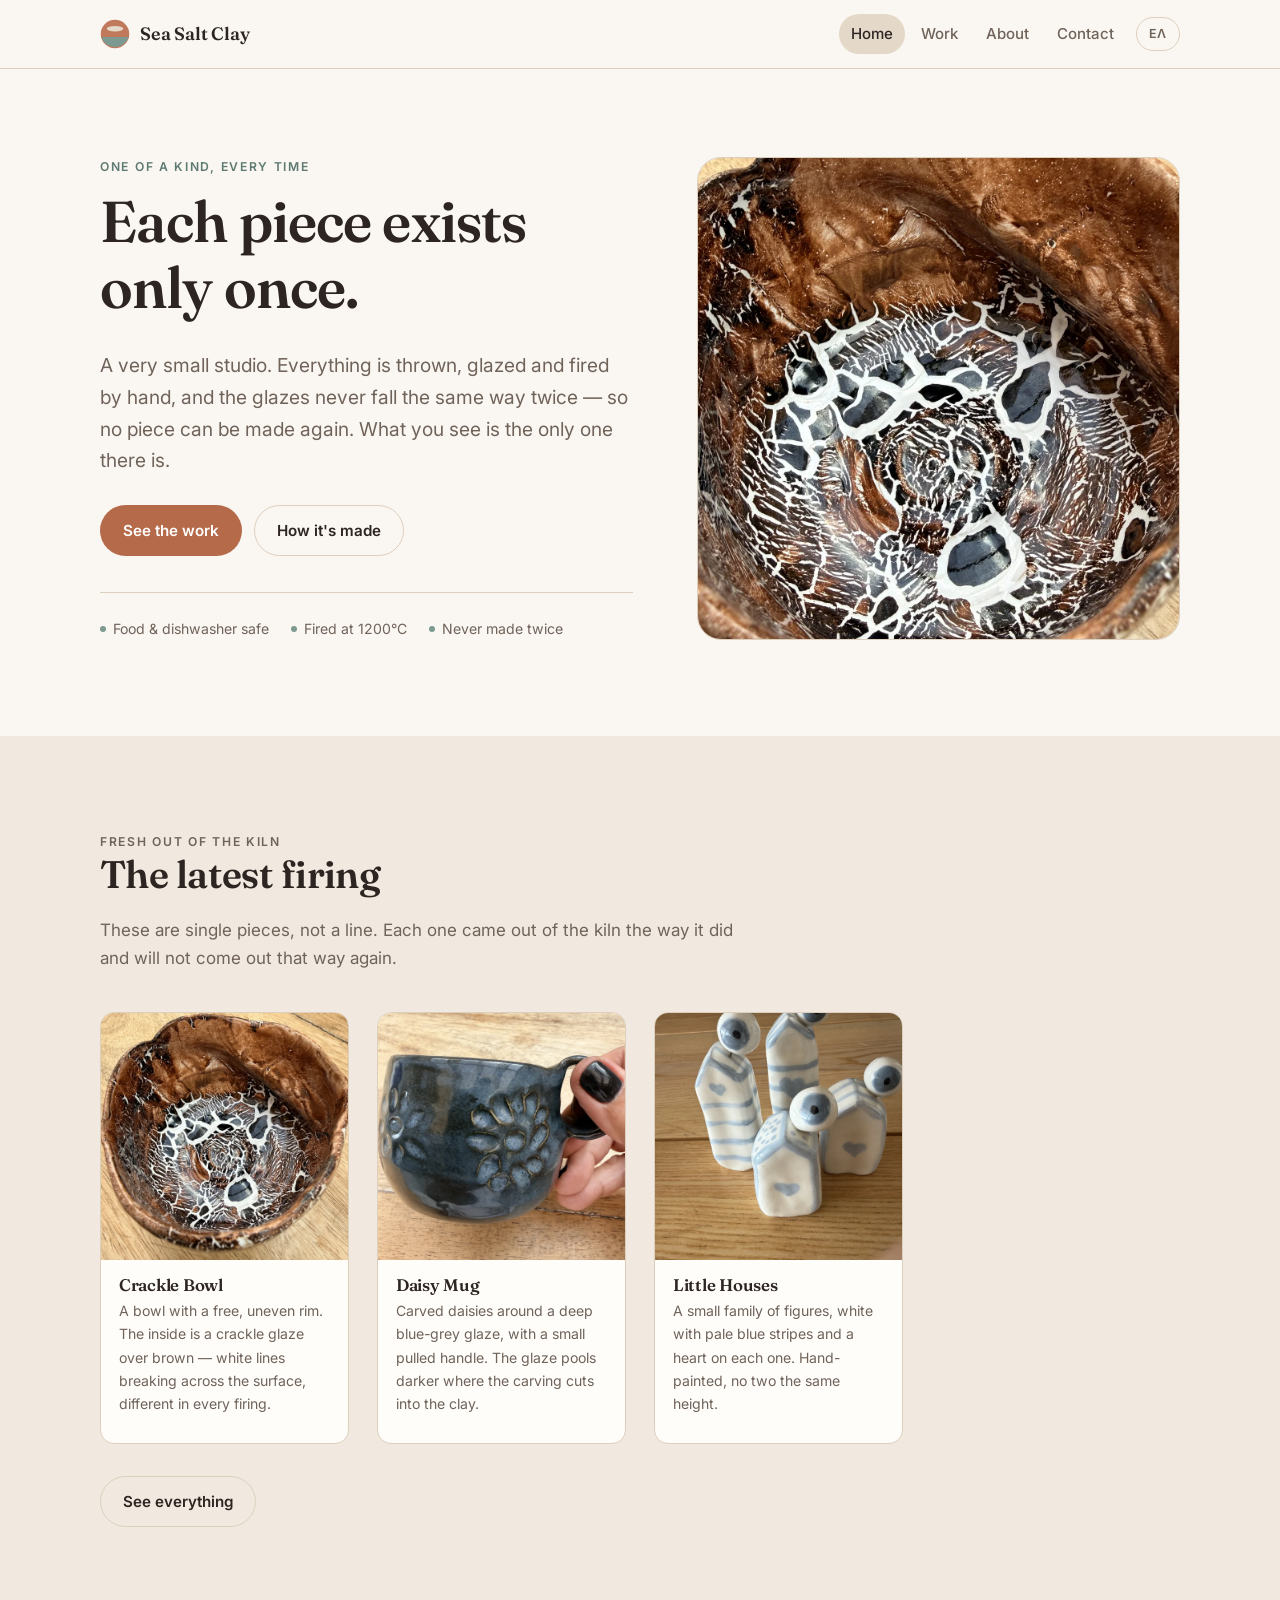
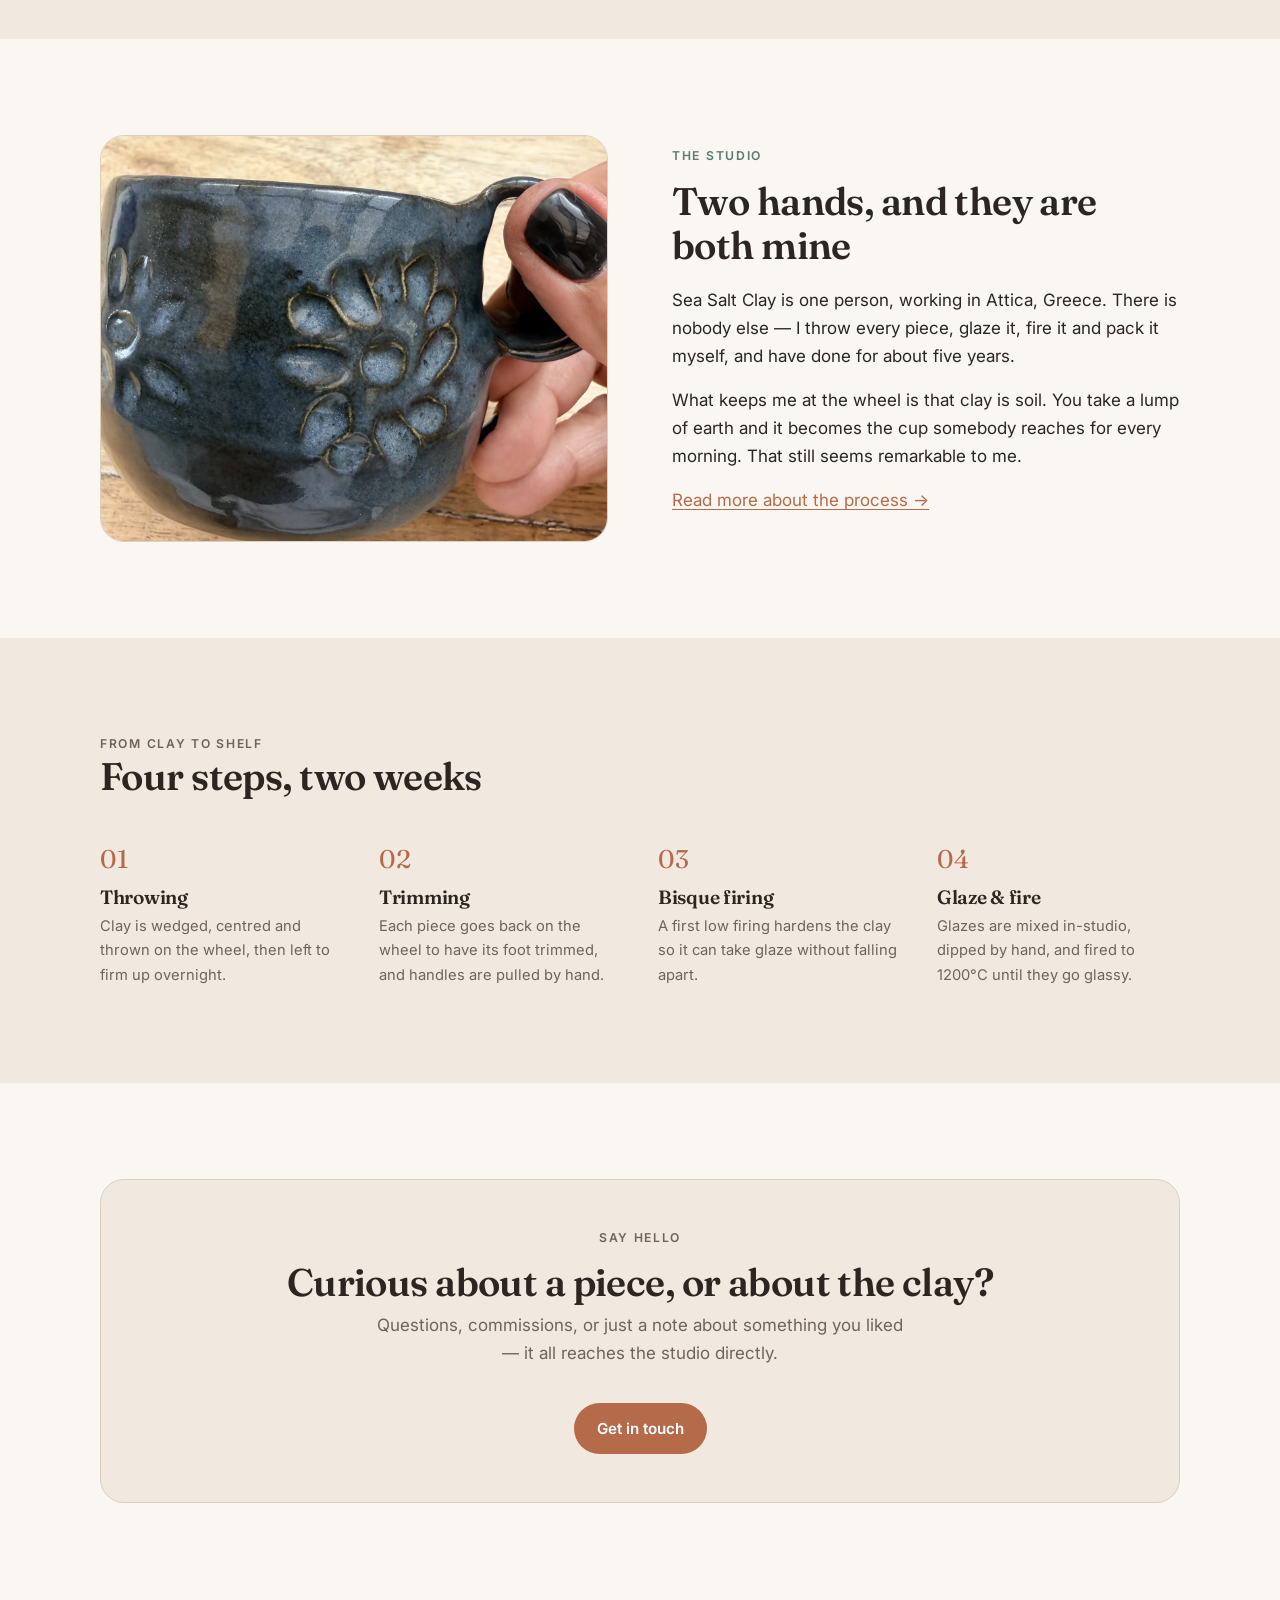
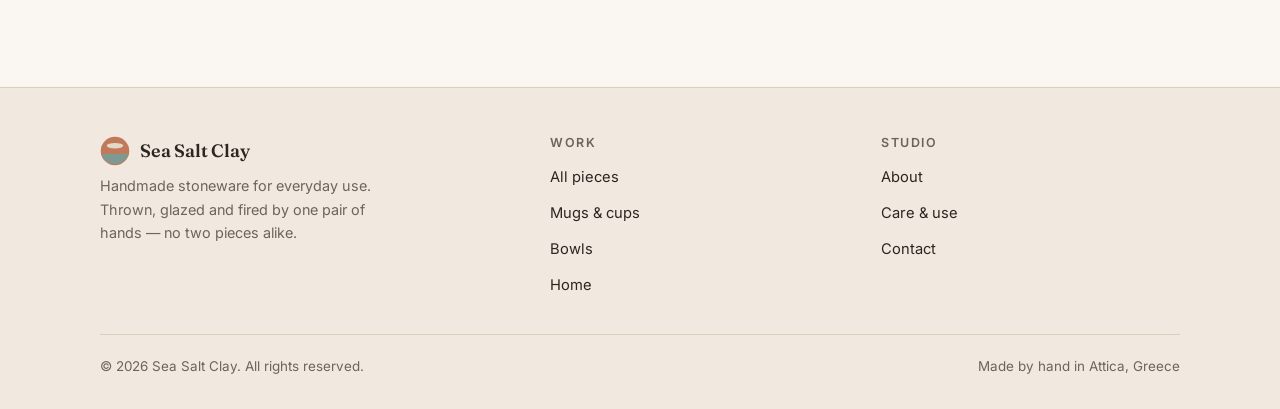
==== commit 39159a6b: "Remove the Instagram links: the handle was wrong @seasaltclay is somebody else's account. The handle" ====
--- a/index.html
+++ b/index.html
@@ -119,10 +119,10 @@
 
   <section class="section wrap">
     <div class="callout">
-      <p class="eyebrow">Stay in the loop</p>
-      <h2>New work goes up on Instagram first</h2>
-      <p>Follow along and you'll see what comes out of the kiln, usually before it appears here.</p>
-      <a class="btn btn--primary" href="https://instagram.com/seasaltclay" rel="me noopener" target="_blank">Follow @seasaltclay</a>
+      <p class="eyebrow">Say hello</p>
+      <h2>Curious about a piece, or about the clay?</h2>
+      <p>Questions, commissions, or just a note about something you liked — it all reaches the studio directly.</p>
+      <a class="btn btn--primary" href="contact.html">Get in touch</a>
     </div>
   </section>
 
@@ -157,7 +157,6 @@
           <li><a href="about.html">About</a></li>
           <li><a href="about.html#care">Care &amp; use</a></li>
           <li><a href="contact.html">Contact</a></li>
-          <li><a href="https://instagram.com/seasaltclay" rel="me noopener" target="_blank">Instagram</a></li>
         </ul>
       </div>
     </div>
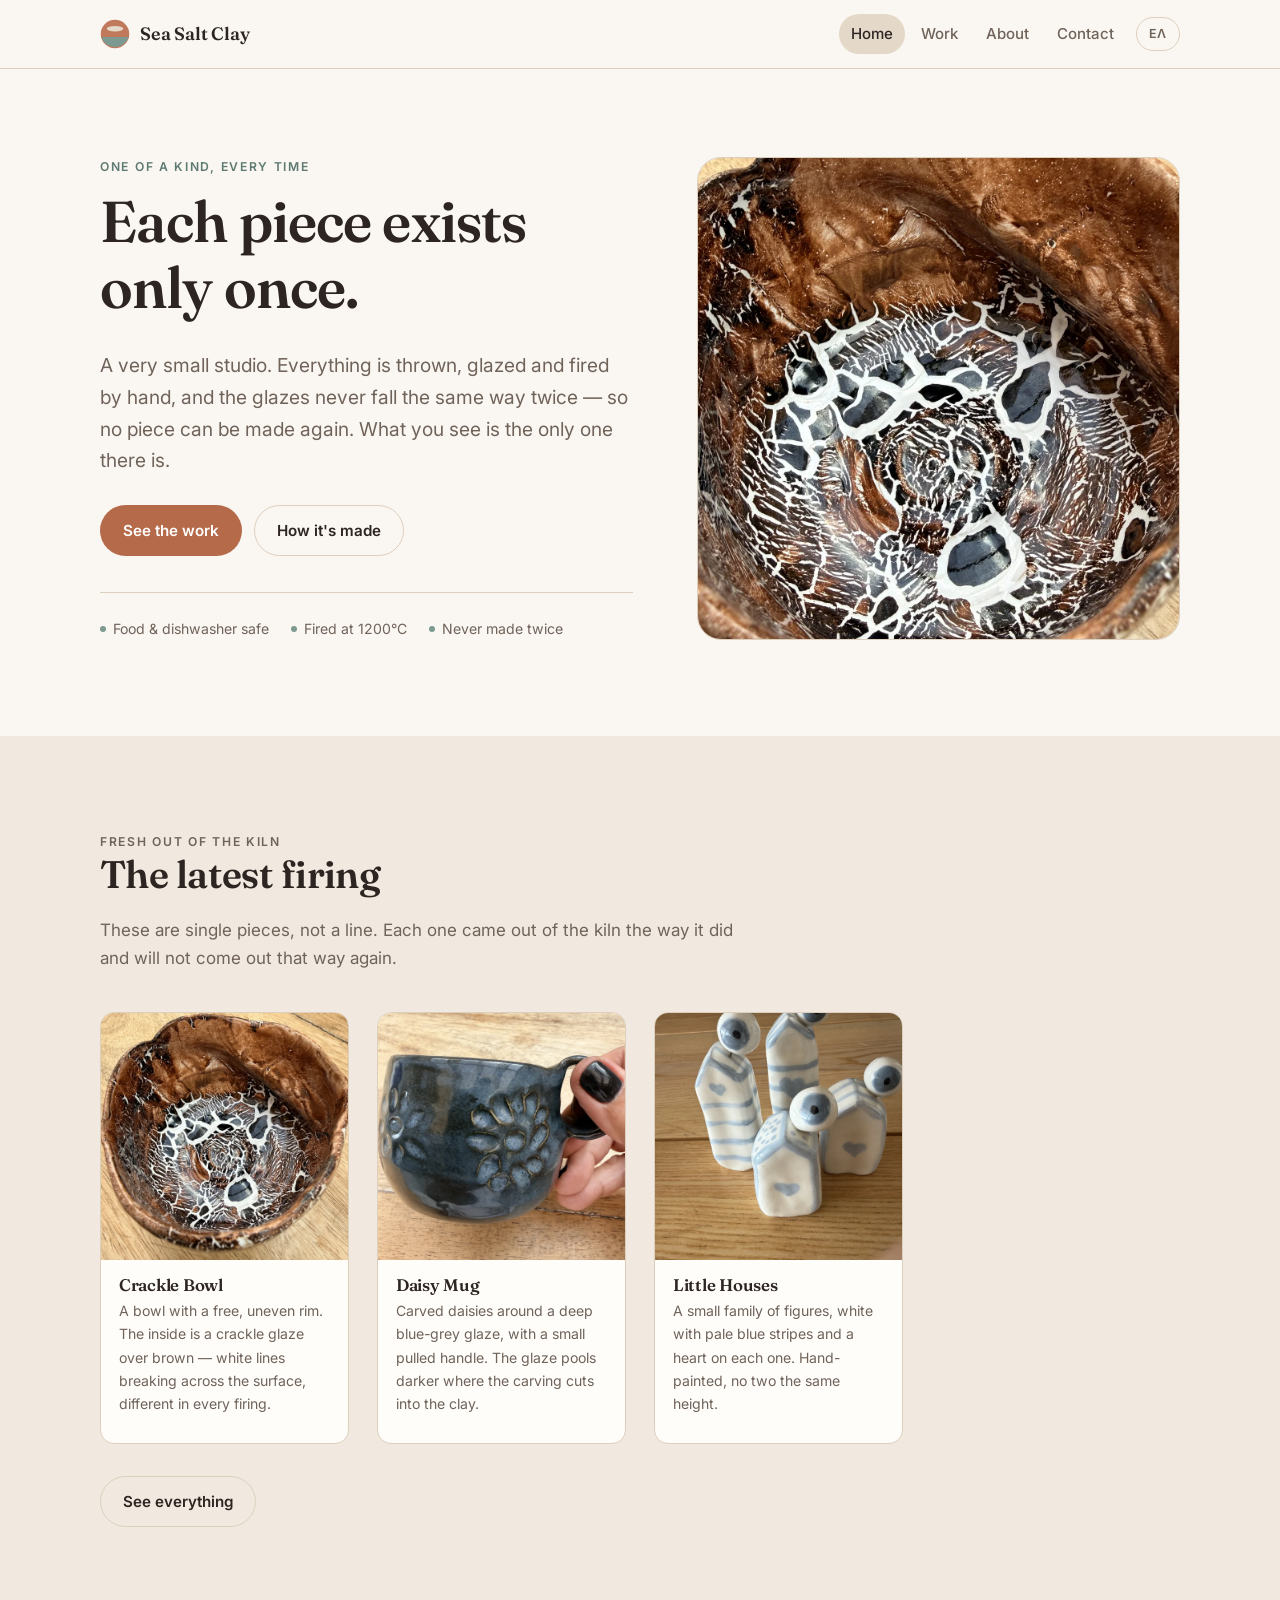
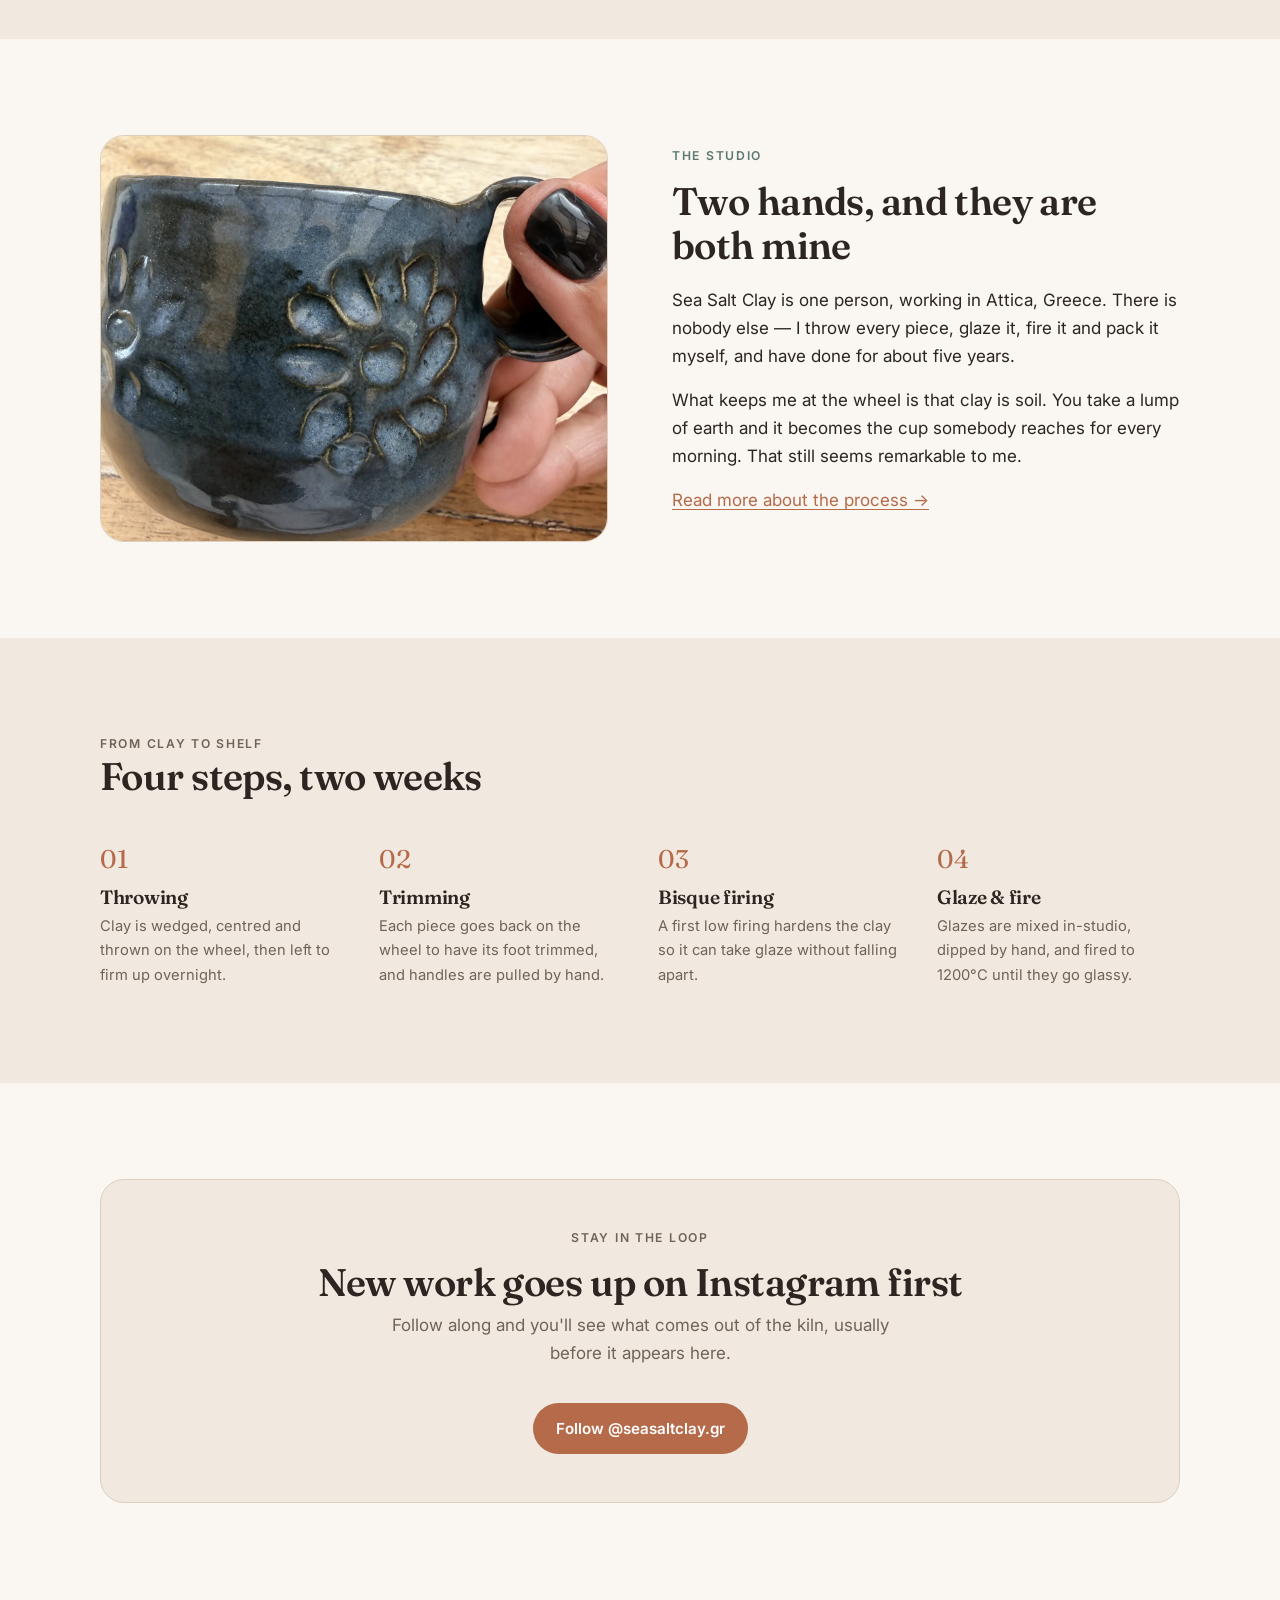
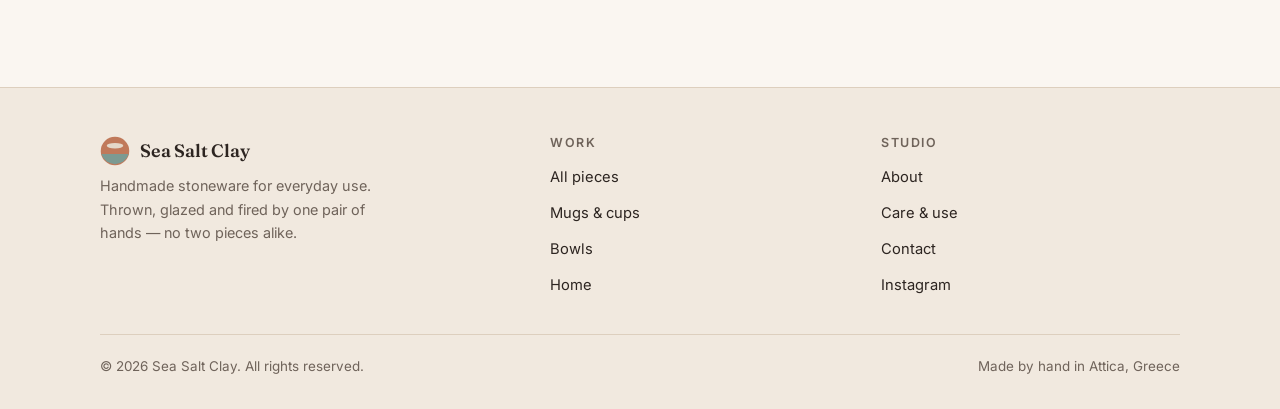
==== commit 53f2972f: "Restore the Instagram links with the studio's real profile The handle is seasaltclay.gr, not seasalt" ====
--- a/index.html
+++ b/index.html
@@ -119,10 +119,10 @@
 
   <section class="section wrap">
     <div class="callout">
-      <p class="eyebrow">Say hello</p>
-      <h2>Curious about a piece, or about the clay?</h2>
-      <p>Questions, commissions, or just a note about something you liked — it all reaches the studio directly.</p>
-      <a class="btn btn--primary" href="contact.html">Get in touch</a>
+      <p class="eyebrow">Stay in the loop</p>
+      <h2>New work goes up on Instagram first</h2>
+      <p>Follow along and you'll see what comes out of the kiln, usually before it appears here.</p>
+      <a class="btn btn--primary" href="https://www.instagram.com/seasaltclay.gr/" rel="me noopener" target="_blank">Follow @seasaltclay.gr</a>
     </div>
   </section>
 
@@ -157,6 +157,7 @@
           <li><a href="about.html">About</a></li>
           <li><a href="about.html#care">Care &amp; use</a></li>
           <li><a href="contact.html">Contact</a></li>
+          <li><a href="https://www.instagram.com/seasaltclay.gr/" rel="me noopener" target="_blank">Instagram</a></li>
         </ul>
       </div>
     </div>
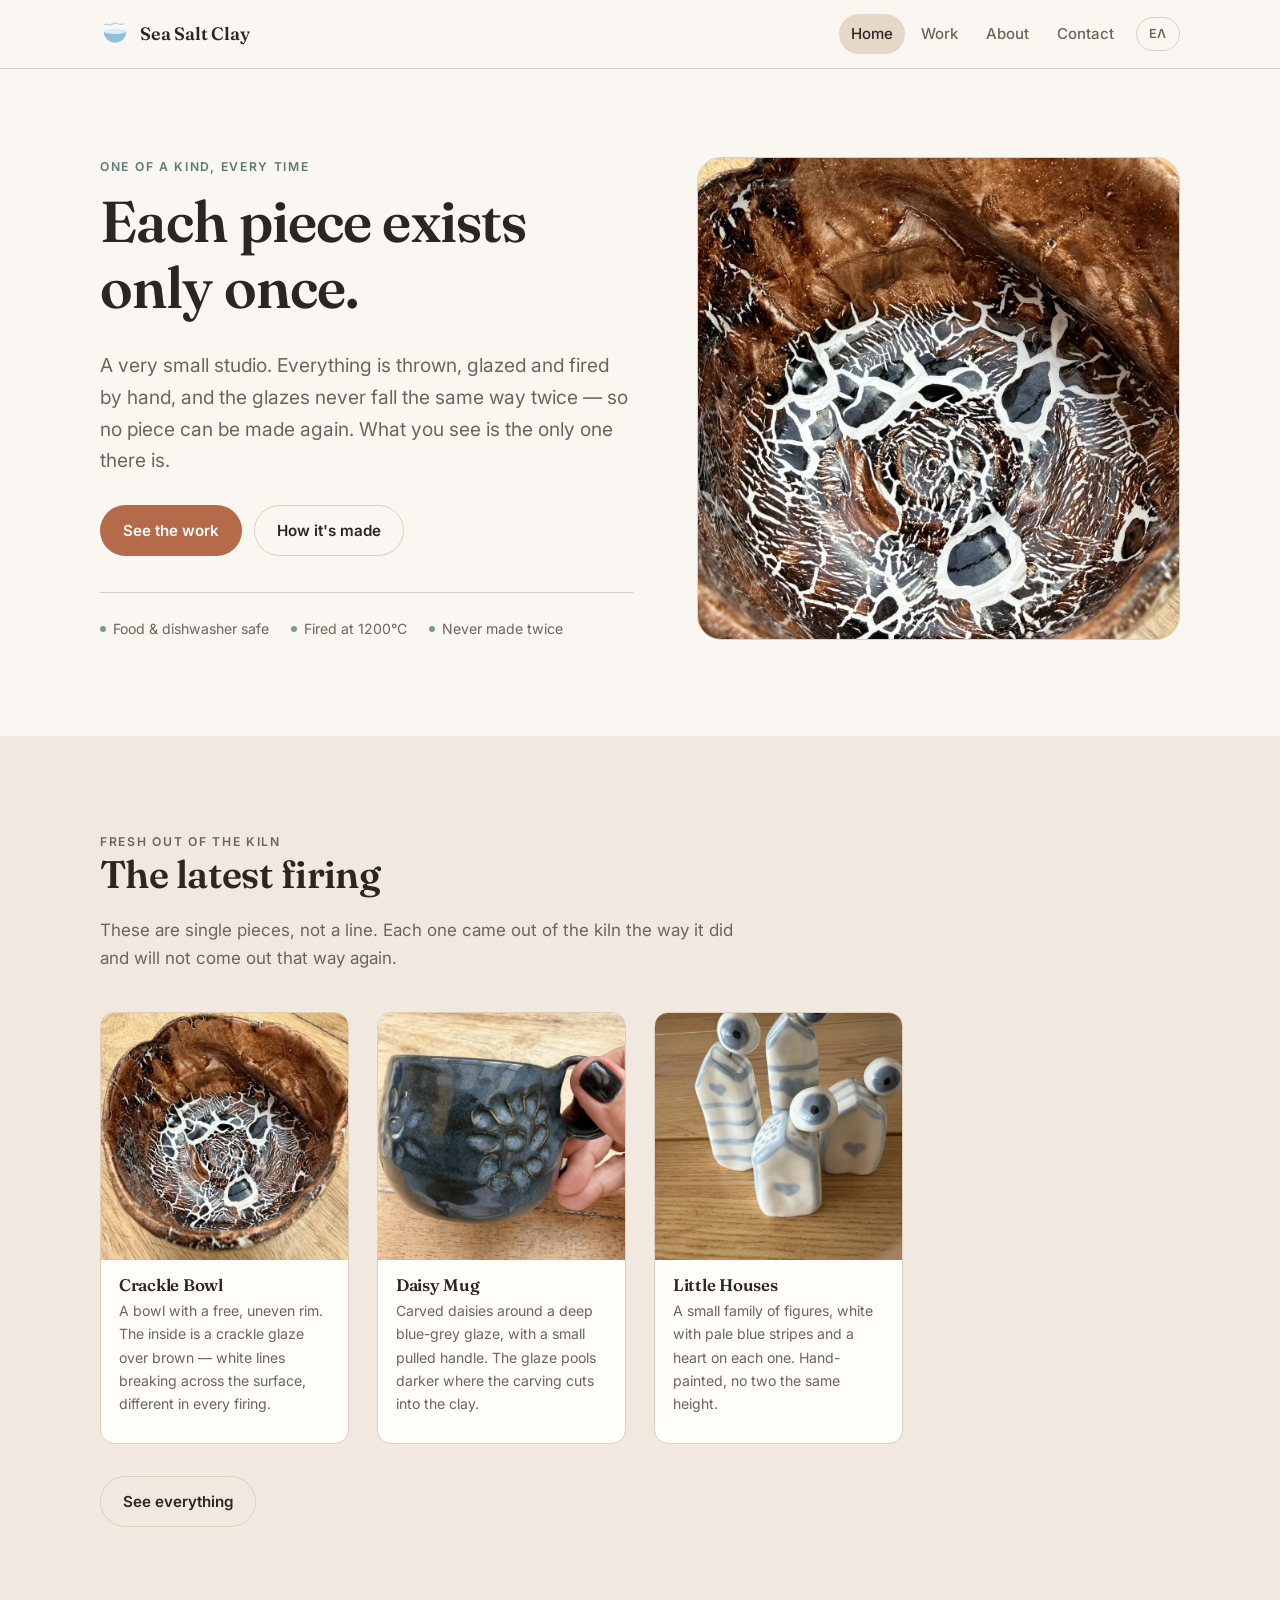
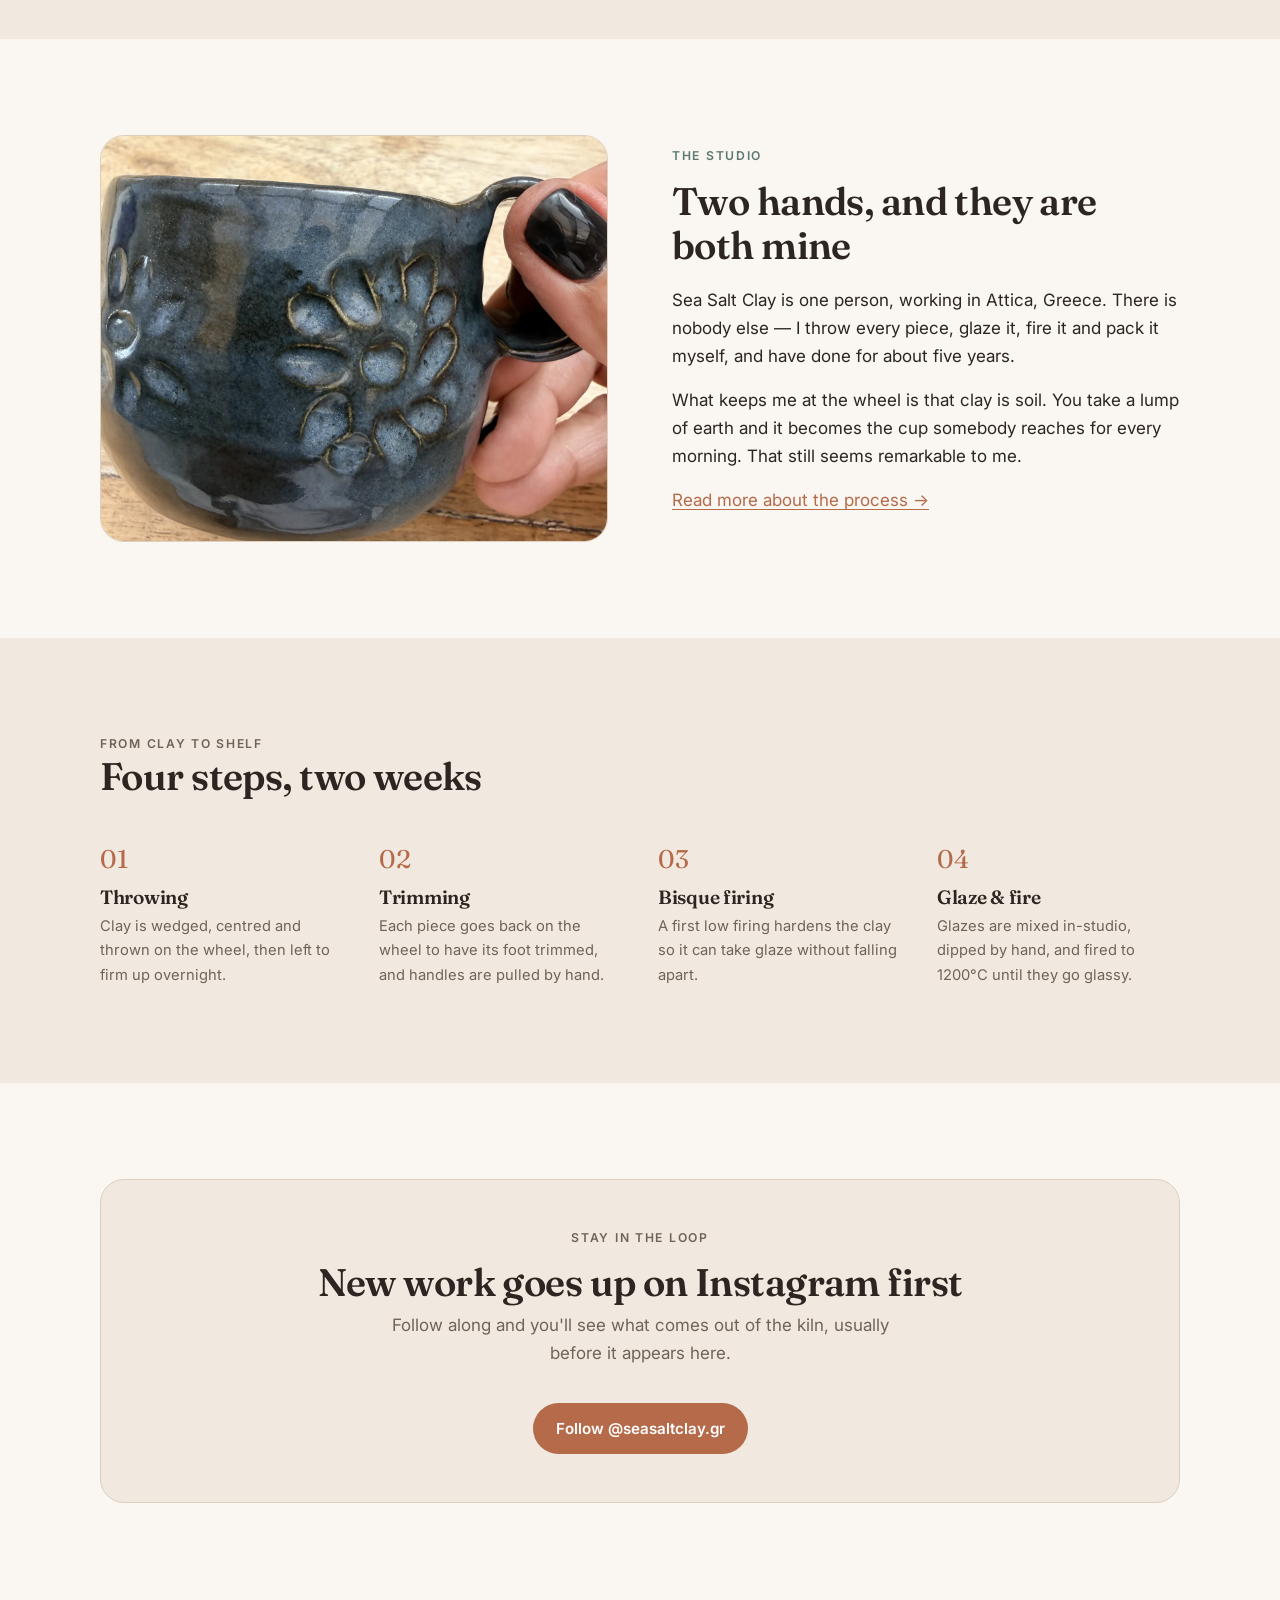
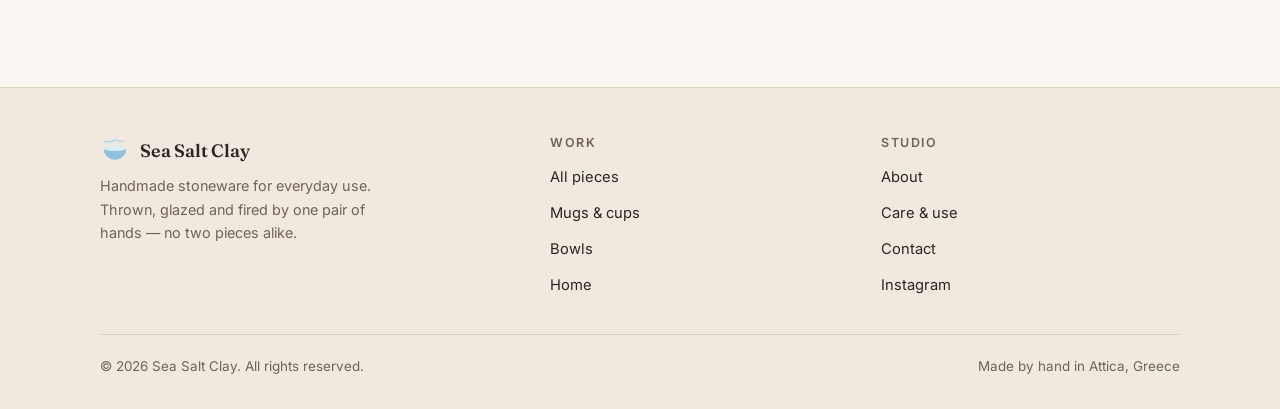
==== commit 9aee0ed4: "Use the chosen logo as the brand mark Variant 05, "Αγγείο", from the owner's logo canvas: a bowl hol" ====
--- a/index.html
+++ b/index.html
@@ -5,7 +5,7 @@
 <meta name="viewport" content="width=device-width, initial-scale=1">
 <title>Sea Salt Clay — Handmade Pottery</title>
 <meta name="description" content="Wheel-thrown stoneware made in small batches on the coast. Mugs, bowls, vases and tableware for everyday use.">
-<link rel="icon" href="assets/img/mug.svg">
+<link rel="icon" href="assets/img/logo.svg">
 <link rel="preconnect" href="https://fonts.googleapis.com">
 <link rel="preconnect" href="https://fonts.gstatic.com" crossorigin>
 <link href="https://fonts.googleapis.com/css2?family=Fraunces:opsz,wght@9..144,400;9..144,600&family=Inter:wght@400;500;600&display=swap" rel="stylesheet">
@@ -20,9 +20,9 @@
   <div class="wrap site-header__inner">
     <a class="brand" href="index.html">
       <svg class="brand__mark" viewBox="0 0 40 40" aria-hidden="true">
-        <circle cx="20" cy="20" r="19" fill="#c0795a"/>
-        <path d="M1.8 24a19 19 0 0 0 36.4 0z" fill="#7c9a92"/>
-        <ellipse cx="20" cy="13" rx="11" ry="3.6" fill="#e4d8c9"/>
+        <path d="M6 7.5c3.2-2.2 5.4 1.4 8.4.2S19.8 4.6 23 6s5.4 2 8.6.4" fill="none" stroke="#A9D2E8" stroke-width="1.7" stroke-linecap="round"/>
+        <path d="M5 16.5h30c0 8.3-6.7 15-15 15s-15-6.7-15-15z" fill="#8FC0DE"/>
+        <ellipse cx="20" cy="16.5" rx="15" ry="3.6" fill="#DCEDF8"/>
       </svg>
       Sea Salt Clay
     </a>
@@ -134,9 +134,9 @@
       <div>
         <a class="brand" href="index.html">
           <svg class="brand__mark" viewBox="0 0 40 40" aria-hidden="true">
-            <circle cx="20" cy="20" r="19" fill="#c0795a"/>
-            <path d="M1.8 24a19 19 0 0 0 36.4 0z" fill="#7c9a92"/>
-            <ellipse cx="20" cy="13" rx="11" ry="3.6" fill="#e4d8c9"/>
+            <path d="M6 7.5c3.2-2.2 5.4 1.4 8.4.2S19.8 4.6 23 6s5.4 2 8.6.4" fill="none" stroke="#A9D2E8" stroke-width="1.7" stroke-linecap="round"/>
+            <path d="M5 16.5h30c0 8.3-6.7 15-15 15s-15-6.7-15-15z" fill="#8FC0DE"/>
+            <ellipse cx="20" cy="16.5" rx="15" ry="3.6" fill="#DCEDF8"/>
           </svg>
           Sea Salt Clay
         </a>
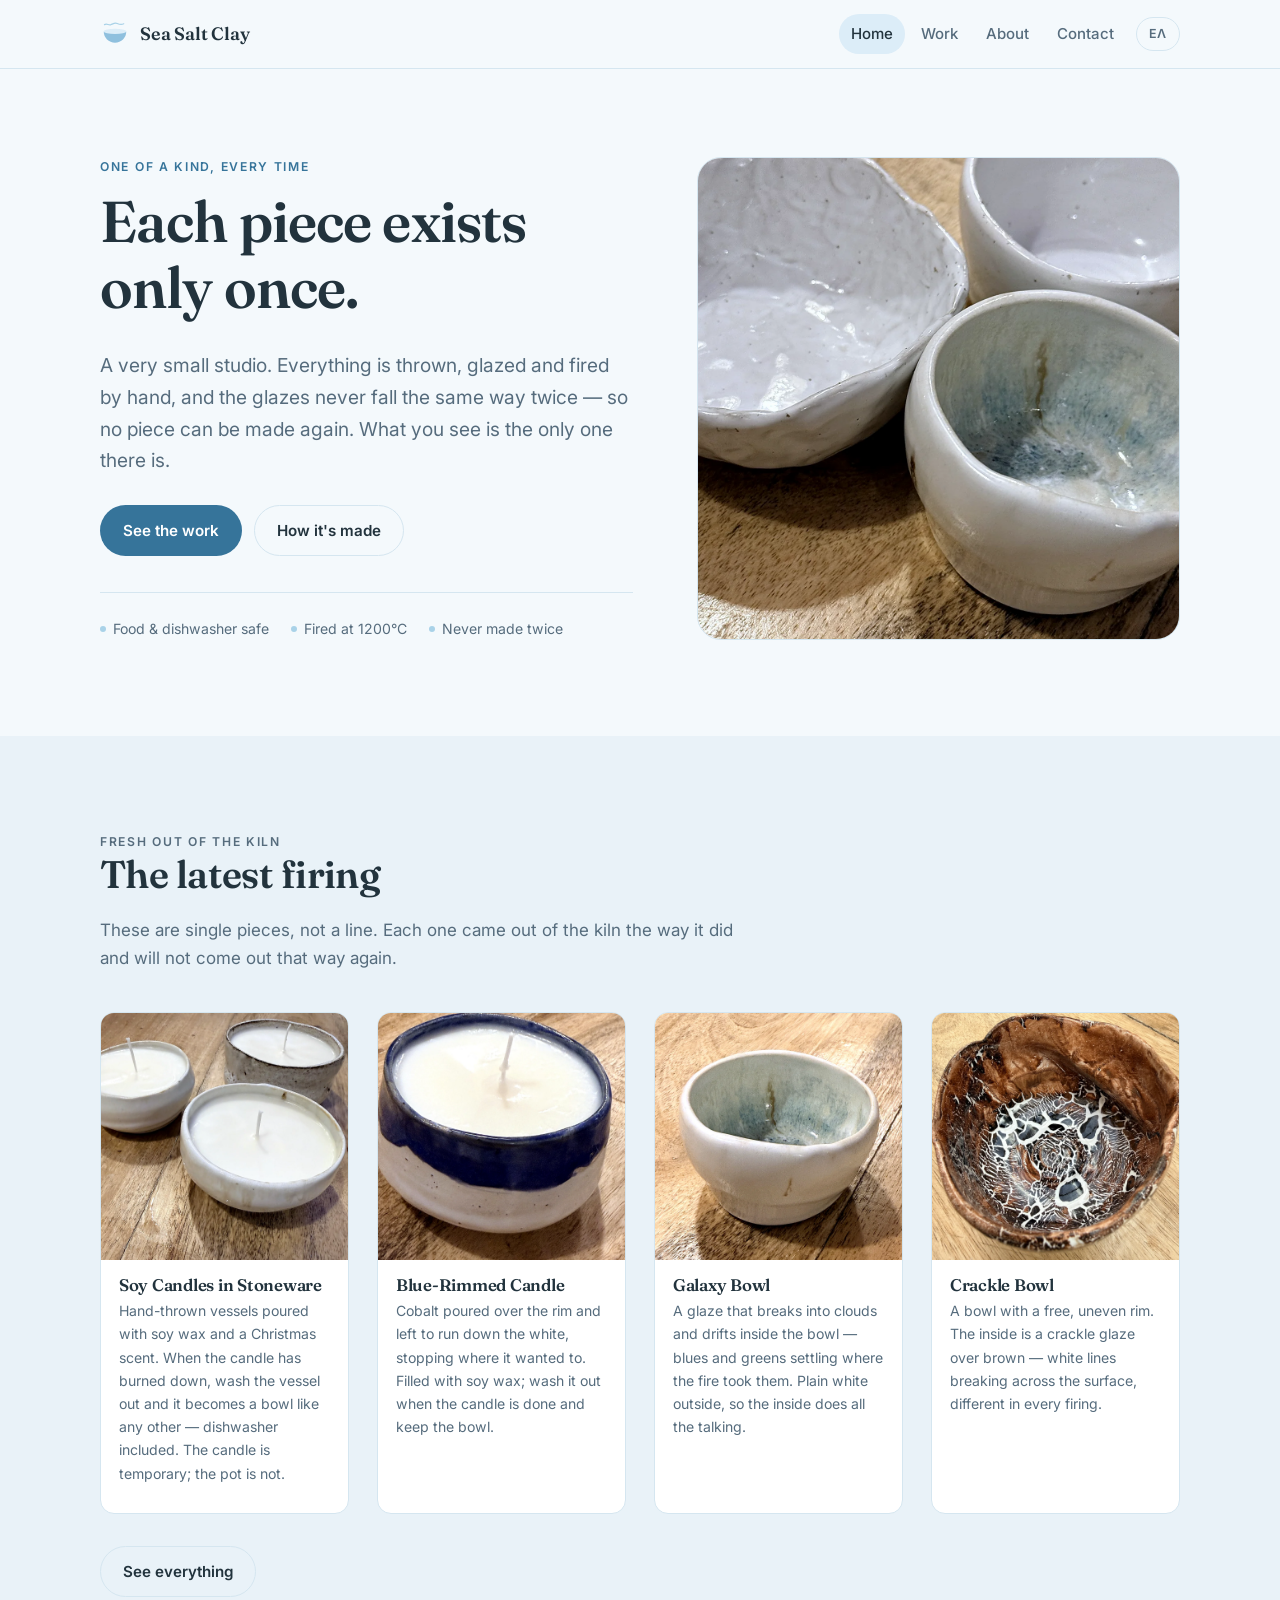
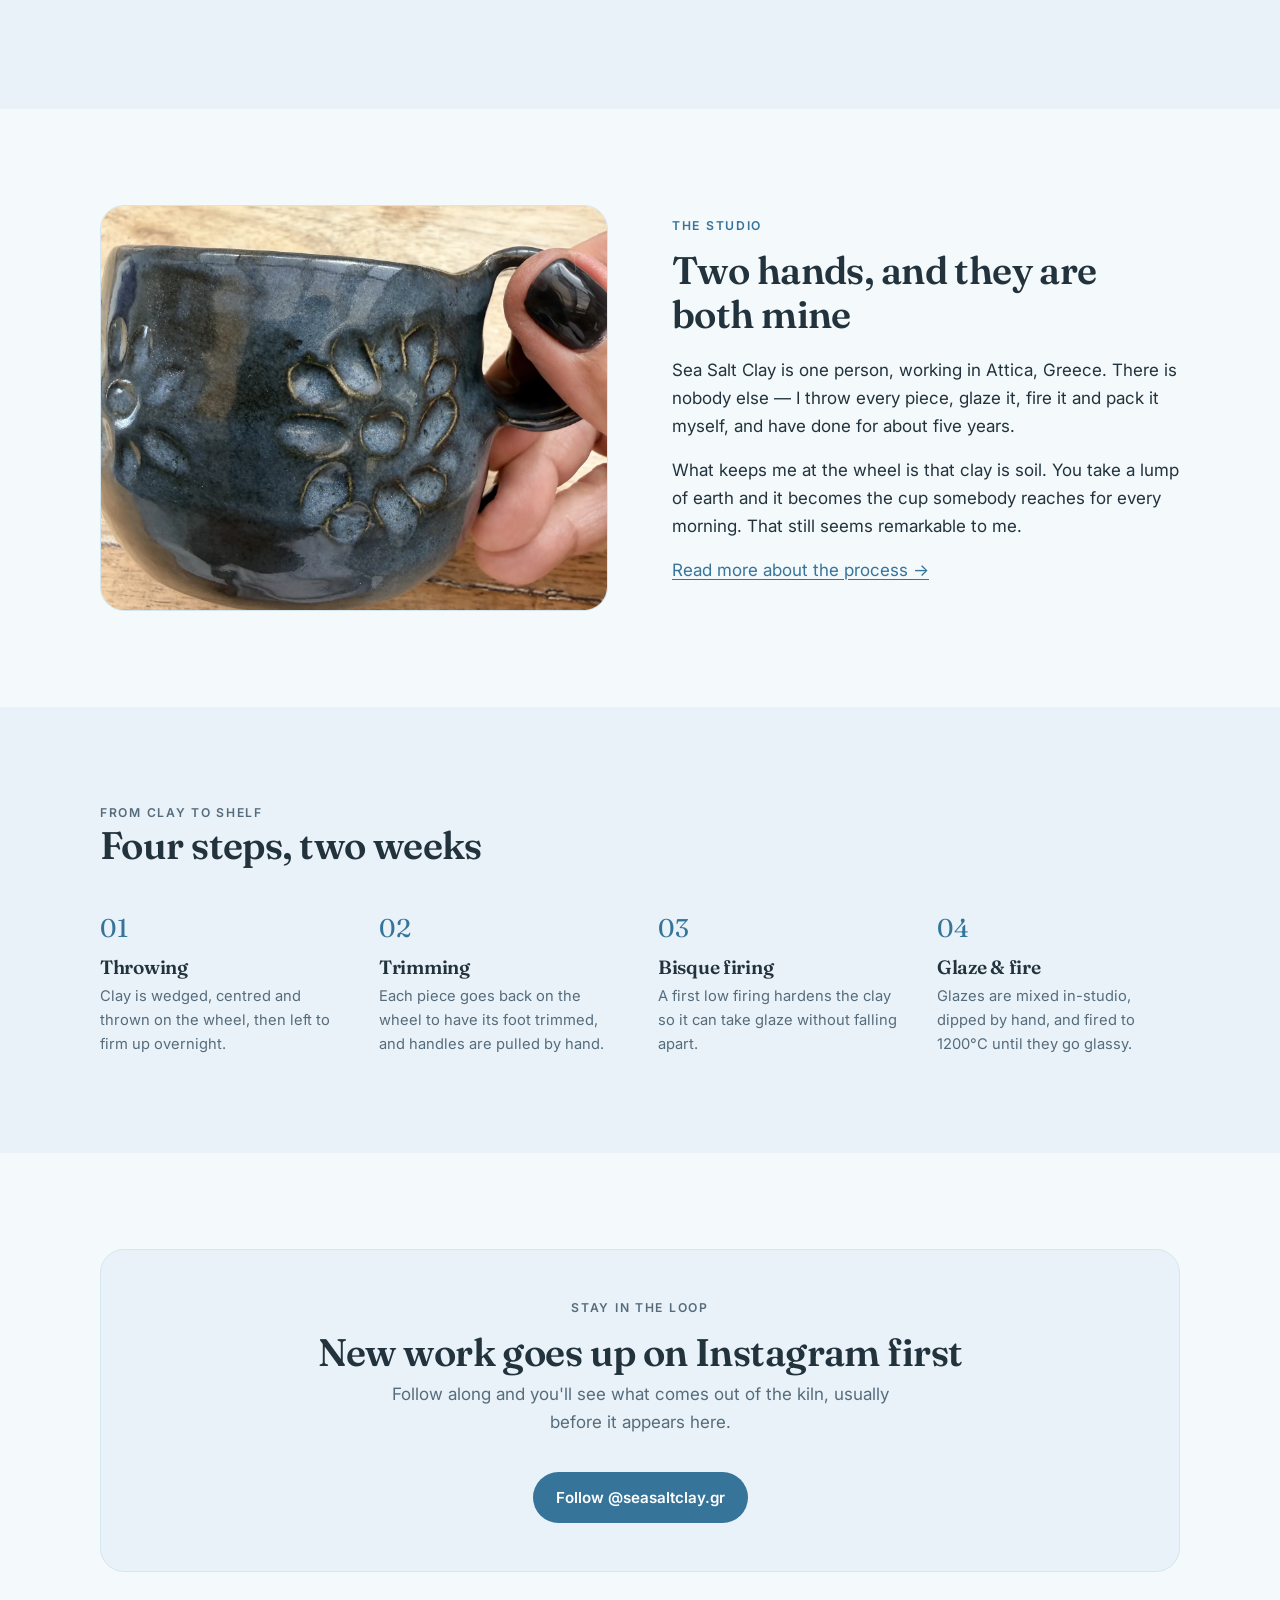
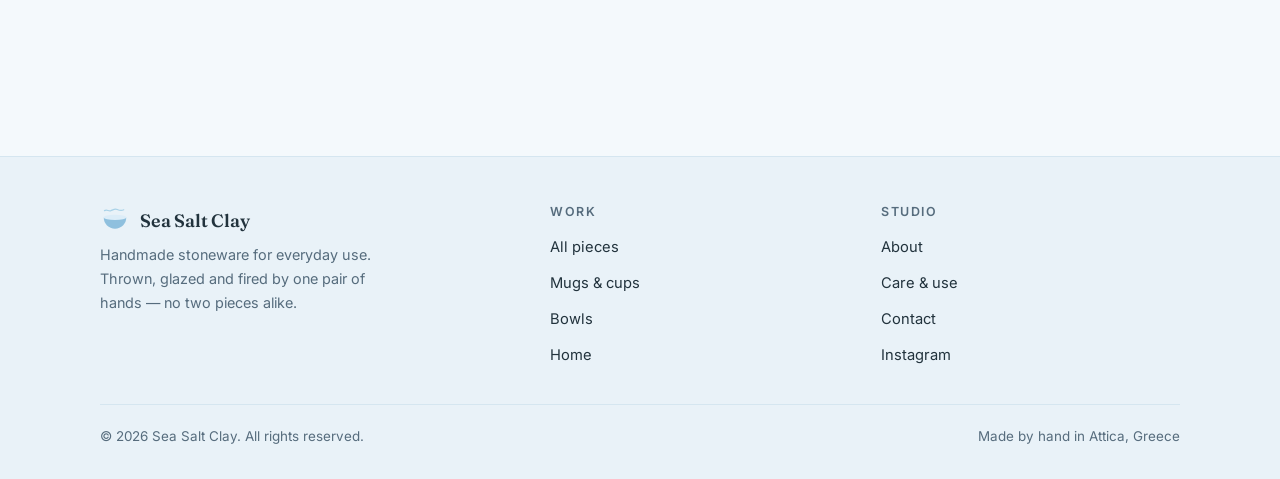
==== commit c169348c: "Add four pieces, and replace the candle photographs with the originals Four new entries from the own" ====
--- a/index.html
+++ b/index.html
@@ -58,7 +58,7 @@
         </div>
       </div>
       <div class="hero__art hero__art--photo">
-        <img src="assets/img/crackle-bowl-wide.webp" alt="A bowl with an uneven rim and a white crackle glaze over brown" width="1600" height="1200">
+        <img src="assets/img/three-bowls-wide.webp" alt="Three small bowls side by side: plain white, pinched, and one with a blue-green glaze pooling inside" width="1600" height="1200">
       </div>
     </div>
   </section>
--- a/css/styles.css
+++ b/css/styles.css
@@ -4,20 +4,25 @@
    ========================================================================== */
 
 :root {
-  /* Palette: warm clay + sea-salt sage */
-  --cream:      #faf6f1;
-  --sand:       #f1e9df;
-  --glaze:      #e4d8c9;
-  --clay:       #b56a4a;
-  --clay-dark:  #8f4e32;
-  --sea:        #7c9a92;
-  --sea-dark:   #5d7a72;
-  --ink:        #2d2521;
-  --muted:      #6f635a;
-  --line:       #ddcfbe;
+  /* Palette: salt light and sea blue.
+     The token names are unchanged from the earlier clay palette, so only
+     these values move; --clay is now the deep blue that carries white
+     text on buttons and links (4.8:1), while the pale blues stay for
+     backgrounds, borders and the mark. */
+  --cream:      #f4f9fc;
+  --sand:       #e9f2f8;
+  --glaze:      #dcedf8;
+  --clay:       #36749a;
+  --clay-dark:  #2a5c7c;
+  --sea:        #a9d2e8;
+  --sea-mid:    #8fc0de;
+  --sea-dark:   #6fa8cc;
+  --ink:        #22333d;
+  --muted:      #566c7d;
+  --line:       #d5e6f0;
 
   --bg:         var(--cream);
-  --surface:    #fffdfa;
+  --surface:    #ffffff;
   --text:       var(--ink);
   --text-muted: var(--muted);
   --accent:     var(--clay);
@@ -30,23 +35,23 @@
   --gutter: 20px;
   --radius: 14px;
   --radius-lg: 24px;
-  --shadow: 0 1px 2px rgba(45, 37, 33, .05), 0 8px 24px rgba(45, 37, 33, .06);
-  --shadow-lift: 0 2px 4px rgba(45, 37, 33, .06), 0 18px 40px rgba(45, 37, 33, .12);
+  --shadow: 0 1px 2px rgba(34, 51, 61, .05), 0 8px 24px rgba(34, 51, 61, .07);
+  --shadow-lift: 0 2px 4px rgba(34, 51, 61, .06), 0 18px 40px rgba(34, 51, 61, .13);
   --transition: 180ms cubic-bezier(.4, 0, .2, 1);
 }
 
 @media (prefers-color-scheme: dark) {
   :root:not([data-theme="light"]) {
-    --bg:         #1b1715;
-    --surface:    #241f1c;
-    --sand:       #2b2522;
-    --glaze:      #332b26;
-    --line:       #3d342e;
-    --text:       #f2eae2;
-    --text-muted: #b3a498;
-    --accent:     #d08a68;
-    --accent-ink: #1b1715;
-    --sea:        #8faea6;
+    --bg:         #141c22;
+    --surface:    #1b262e;
+    --sand:       #1b262e;
+    --glaze:      #223039;
+    --line:       #2c3d47;
+    --text:       #e8f1f6;
+    --text-muted: #9bb0be;
+    --accent:     #8cc0e2;
+    --accent-ink: #11191f;
+    --sea:        #8fc0de;
   }
 }
 
@@ -132,7 +137,7 @@
   font-weight: 600;
   letter-spacing: .14em;
   text-transform: uppercase;
-  color: var(--sea-dark);
+  color: var(--clay);
   margin: 0 0 .75rem;
 }
 @media (prefers-color-scheme: dark) {
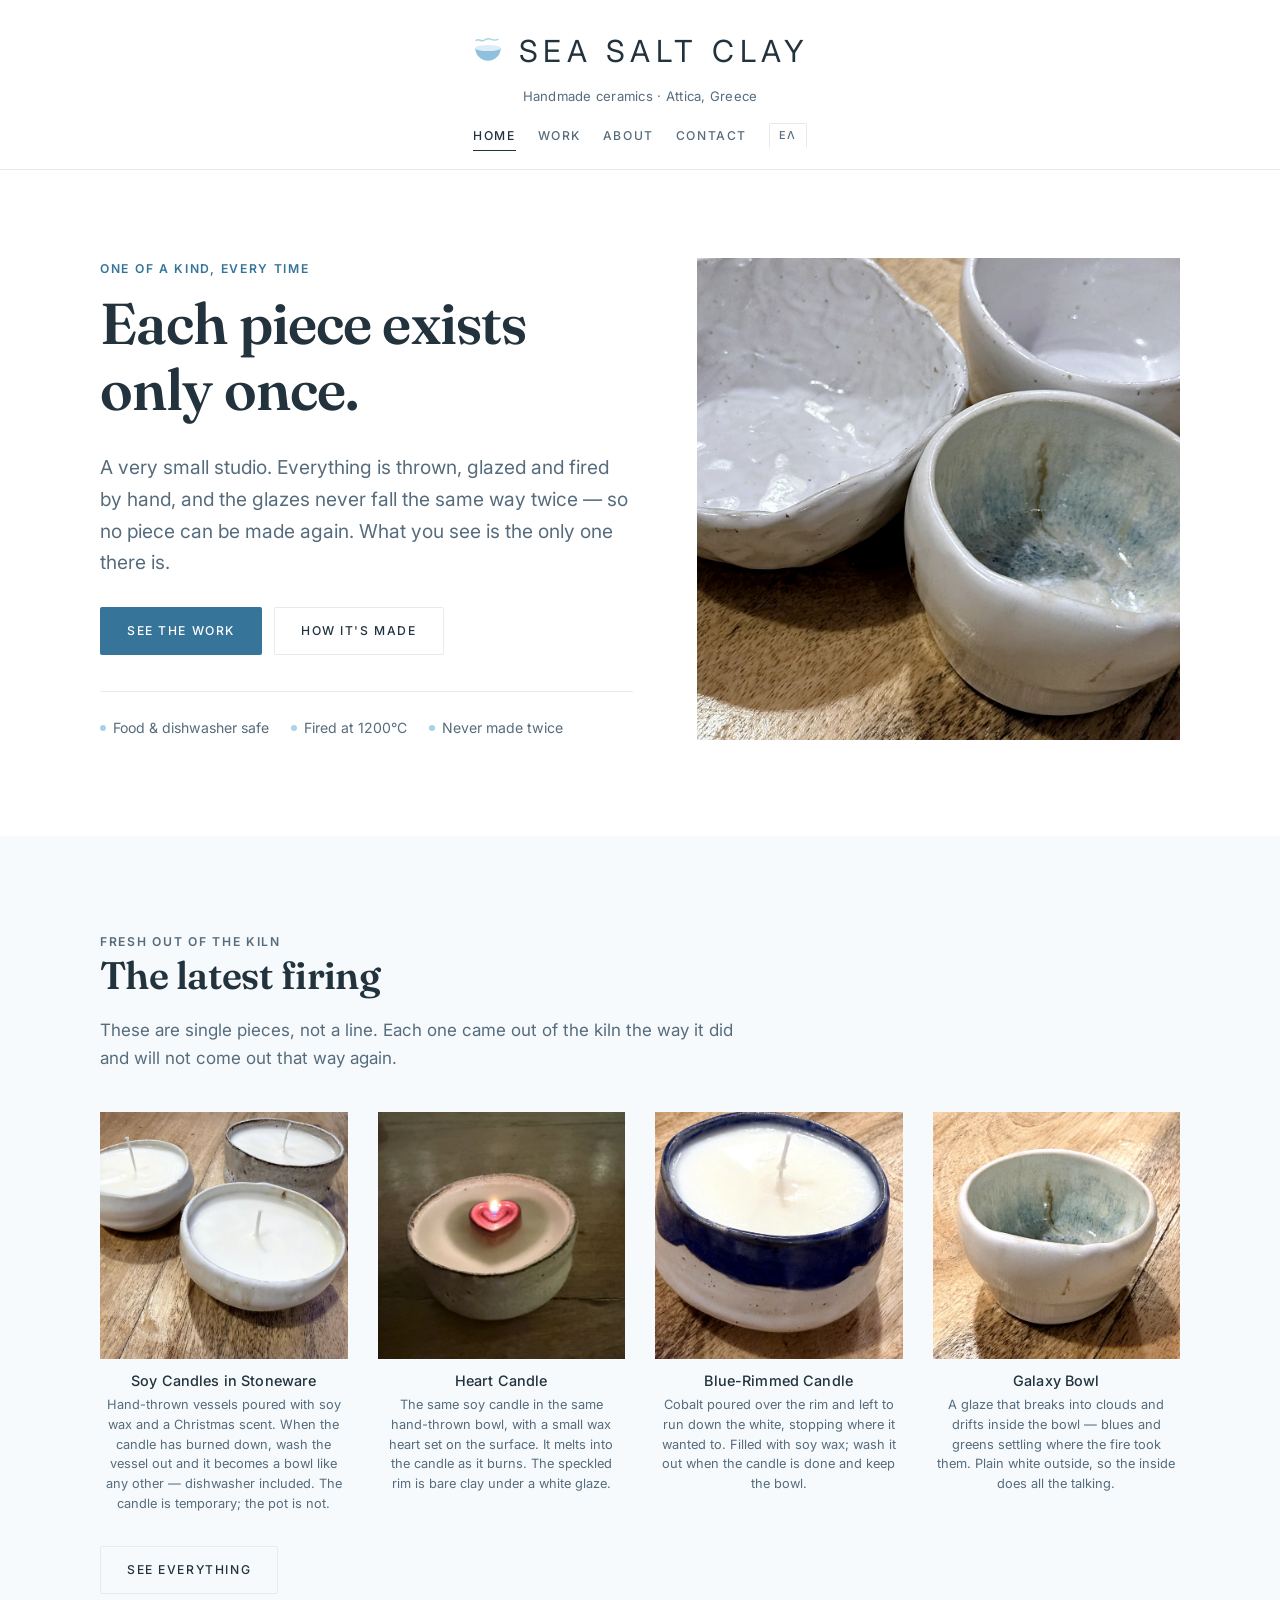
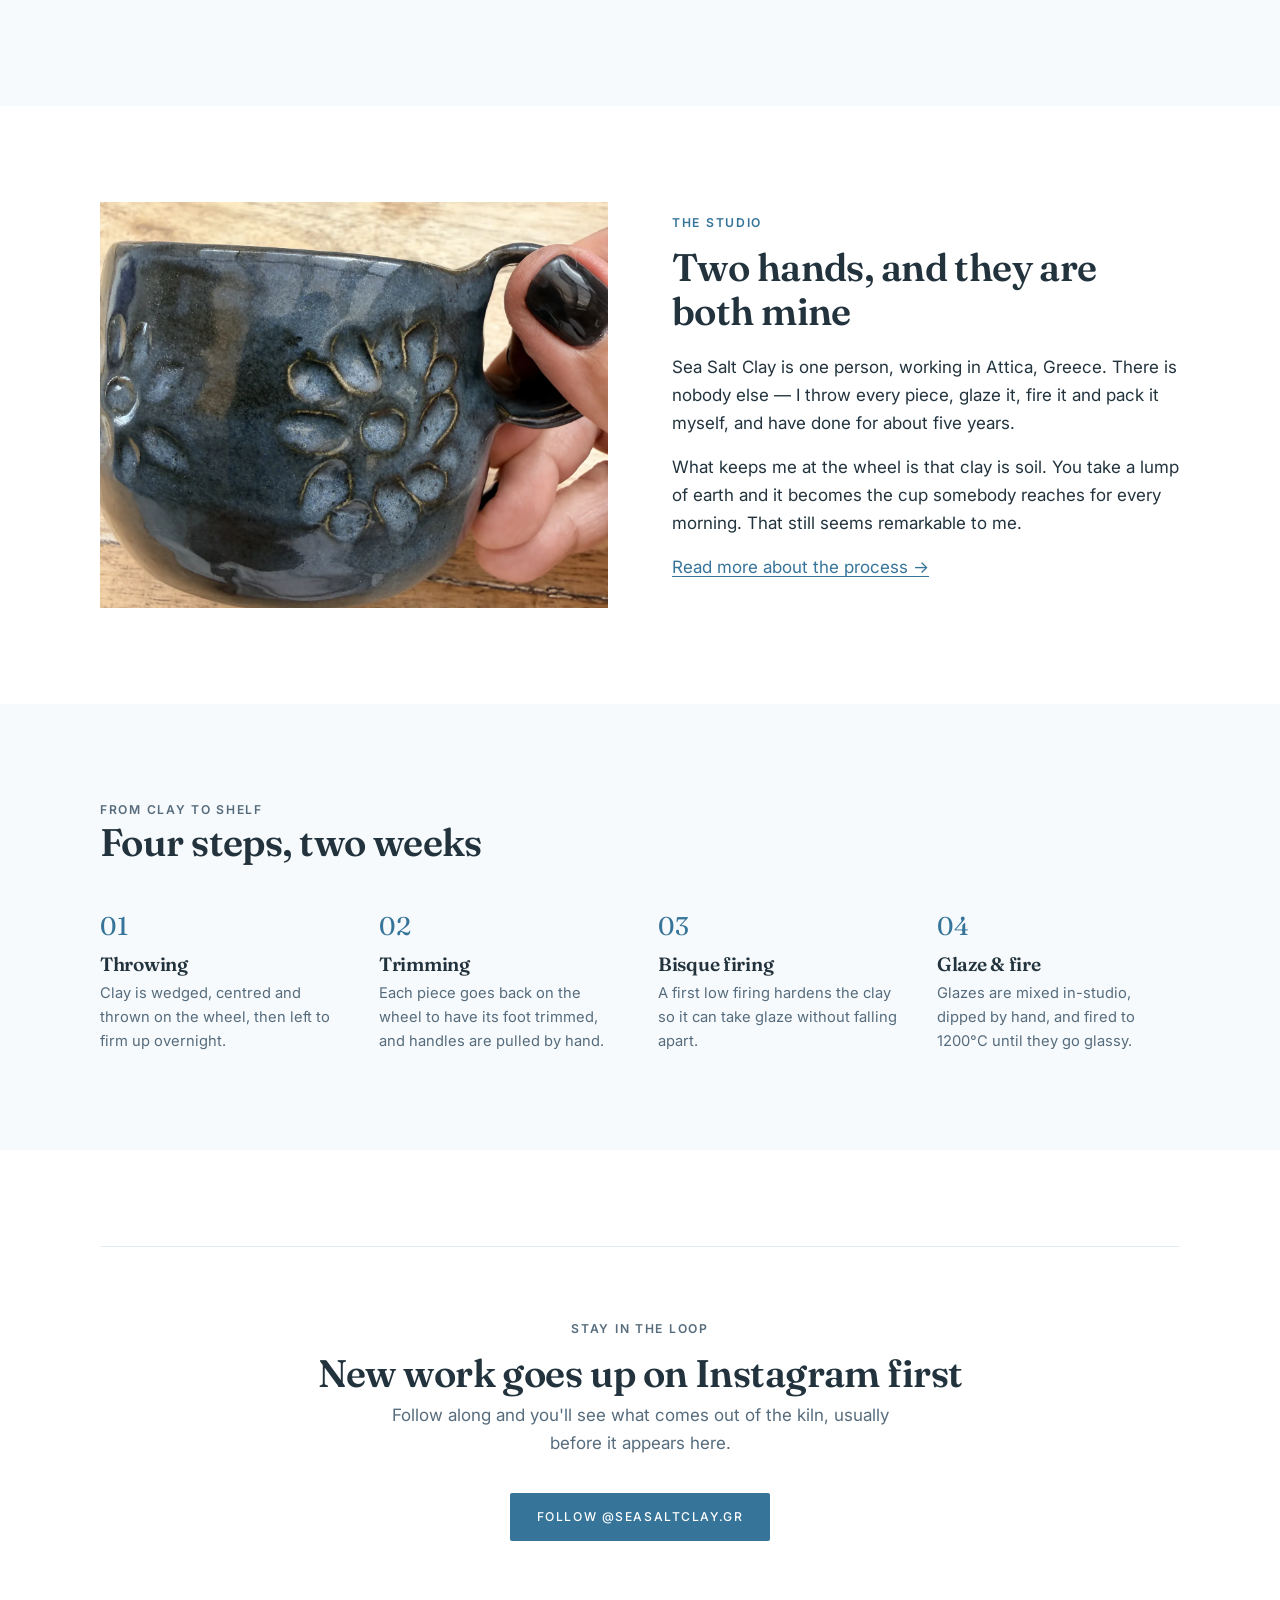
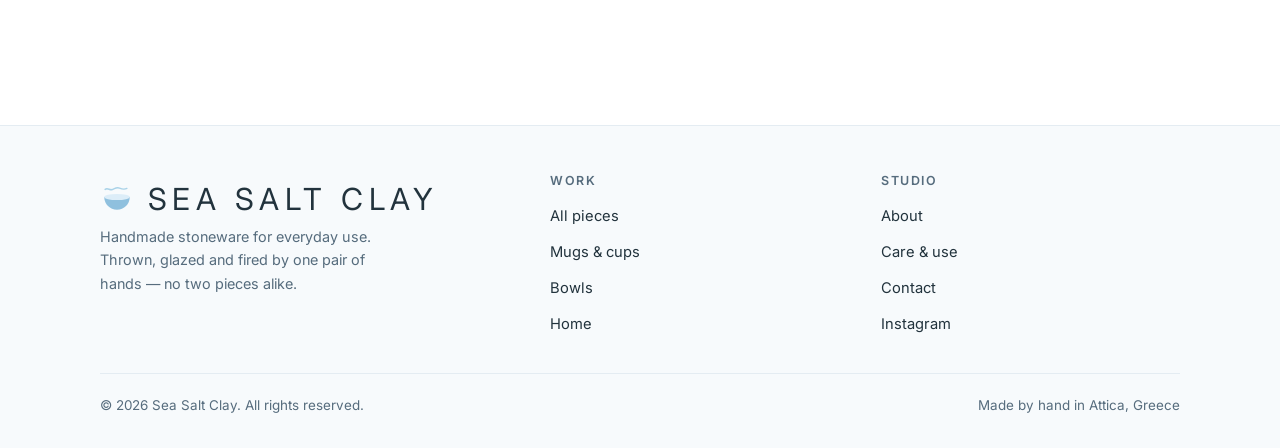
==== commit dcfce7ee: "Restyle after Object & Totem The owner picked Object & Totem's design to follow. Its character comes" ====
--- a/index.html
+++ b/index.html
@@ -26,6 +26,7 @@
       </svg>
       Sea Salt Clay
     </a>
+    <p class="brand__tag">Handmade ceramics · Attica, Greece</p>
     <button class="nav-toggle" aria-expanded="false" aria-controls="nav" aria-label="Menu">
       <svg width="20" height="20" viewBox="0 0 20 20" fill="none" stroke="currentColor" stroke-width="1.8" stroke-linecap="round"><path d="M3 6h14M3 10h14M3 14h14"/></svg>
     </button>
--- a/css/styles.css
+++ b/css/styles.css
@@ -9,9 +9,9 @@
      these values move; --clay is now the deep blue that carries white
      text on buttons and links (4.8:1), while the pale blues stay for
      backgrounds, borders and the mark. */
-  --cream:      #f4f9fc;
-  --sand:       #e9f2f8;
-  --glaze:      #dcedf8;
+  --cream:      #ffffff;
+  --sand:       #f7fafc;
+  --glaze:      #eaf2f7;
   --clay:       #36749a;
   --clay-dark:  #2a5c7c;
   --sea:        #a9d2e8;
@@ -19,7 +19,7 @@
   --sea-dark:   #6fa8cc;
   --ink:        #22333d;
   --muted:      #566c7d;
-  --line:       #d5e6f0;
+  --line:       #e4ecf2;
 
   --bg:         var(--cream);
   --surface:    #ffffff;
@@ -42,9 +42,9 @@
 
 @media (prefers-color-scheme: dark) {
   :root:not([data-theme="light"]) {
-    --bg:         #141c22;
-    --surface:    #1b262e;
-    --sand:       #1b262e;
+    --bg:         #11181d;
+    --surface:    #11181d;
+    --sand:       #18222a;
     --glaze:      #223039;
     --line:       #2c3d47;
     --text:       #e8f1f6;
@@ -157,42 +157,58 @@
 
 .site-header__inner {
   display: flex;
+  flex-direction: column;
   align-items: center;
-  justify-content: space-between;
-  gap: 16px;
-  min-height: 68px;
+  gap: 10px;
+  padding-block: 26px 18px;
+  position: relative;
 }
 
 .brand {
   display: inline-flex;
   align-items: center;
-  gap: 10px;
-  font-family: var(--font-display);
-  font-size: 1.12rem;
-  font-weight: 600;
-  letter-spacing: -.01em;
+  gap: 14px;
+  font-family: var(--font-body);
+  font-size: clamp(1.3rem, 3.4vw, 1.9rem);
+  font-weight: 400;
+  letter-spacing: .18em;
+  text-transform: uppercase;
   color: var(--text);
   text-decoration: none;
 }
+
+.brand__tag {
+  margin: 0;
+  font-size: .82rem;
+  color: var(--text-muted);
+  letter-spacing: .02em;
+}
 .brand:hover { color: var(--text); }
-.brand__mark { width: 30px; height: 30px; flex: none; }
+.brand__mark { width: 34px; height: 34px; flex: none; }
 
 .nav { display: flex; align-items: center; gap: 4px; }
 
+.nav { gap: 22px; margin-top: 4px; }
+
 .nav a {
   color: var(--text-muted);
   text-decoration: none;
-  font-size: .94rem;
+  font-size: .76rem;
   font-weight: 500;
-  padding: 8px 12px;
-  border-radius: 999px;
-  transition: background var(--transition), color var(--transition);
-}
-.nav a:hover { color: var(--text); background: var(--glaze); }
-.nav a[aria-current="page"] { color: var(--text); background: var(--glaze); }
+  letter-spacing: .13em;
+  text-transform: uppercase;
+  padding: 4px 0;
+  border-bottom: 1px solid transparent;
+  transition: color var(--transition), border-color var(--transition);
+}
+.nav a:hover { color: var(--text); }
+.nav a[aria-current="page"] { color: var(--text); border-bottom-color: var(--text); }
 
 .nav-toggle {
   display: none;
+  position: absolute;
+  right: 0;
+  top: 22px;
   background: none;
   border: 1px solid var(--line);
   border-radius: 10px;
@@ -202,7 +218,8 @@
 }
 
 @media (max-width: 720px) {
-  .nav-toggle { display: inline-flex; }
+  .nav-toggle { display: inline-flex; top: 18px; right: var(--gutter); }
+  .site-header__inner { padding-block: 20px 16px; }
   .nav {
     position: absolute;
     inset: 100% 0 auto 0;
@@ -225,12 +242,14 @@
   align-items: center;
   justify-content: center;
   gap: 8px;
-  padding: 12px 22px;
-  border-radius: 999px;
+  padding: 13px 26px;
+  border-radius: 2px;
   border: 1px solid transparent;
   font: inherit;
-  font-size: .95rem;
-  font-weight: 600;
+  font-size: .76rem;
+  font-weight: 500;
+  letter-spacing: .13em;
+  text-transform: uppercase;
   text-decoration: none;
   cursor: pointer;
   transition: transform var(--transition), background var(--transition), border-color var(--transition);
@@ -284,17 +303,17 @@
 .hero__art {
   position: relative;
   aspect-ratio: 1 / 1;
-  border-radius: var(--radius-lg);
+  border-radius: 0;
   background:
     radial-gradient(120% 90% at 70% 15%, color-mix(in srgb, var(--sea) 26%, transparent), transparent 62%),
     linear-gradient(160deg, var(--glaze), var(--sand));
-  border: 1px solid var(--line);
+  border: 0;
   display: grid;
   place-items: center;
-  padding: 10%;
+  padding: 0;
   overflow: hidden;
 }
-.hero__art img { width: 100%; height: 100%; object-fit: contain; }
+.hero__art img { width: 100%; height: 100%; object-fit: cover; }
 
 @media (max-width: 860px) {
   .hero__grid { grid-template-columns: 1fr; }
@@ -305,31 +324,29 @@
 
 .grid {
   display: grid;
-  grid-template-columns: repeat(auto-fill, minmax(240px, 1fr));
-  gap: clamp(18px, 2.5vw, 28px);
+  grid-template-columns: repeat(auto-fill, minmax(215px, 1fr));
+  gap: clamp(24px, 3.4vw, 44px) clamp(18px, 2.4vw, 30px);
   list-style: none;
   margin: 0;
   padding: 0;
 }
 
 .card {
-  background: var(--surface);
-  border: 1px solid var(--line);
-  border-radius: var(--radius);
-  overflow: hidden;
+  background: none;
+  border: 0;
   display: flex;
   flex-direction: column;
-  transition: transform var(--transition), box-shadow var(--transition);
-}
-.card:hover { transform: translateY(-3px); box-shadow: var(--shadow-lift); }
+}
+.card__media { transition: opacity var(--transition); }
+.card:hover .card__media { opacity: .88; }
 
 .card__media {
-  aspect-ratio: 4 / 3;
-  background: linear-gradient(160deg, var(--sand), var(--glaze));
+  aspect-ratio: 1 / 1;
+  background: var(--sand);
   display: grid;
   place-items: center;
-  padding: 14%;
   position: relative;
+  overflow: hidden;
 }
 .card__media img { width: 100%; height: 100%; object-fit: contain; }
 
@@ -348,9 +365,21 @@
 }
 .card__tag--sold { background: var(--ink); color: var(--cream); border-color: var(--ink); }
 
-.card__body { padding: 16px 18px 18px; display: flex; flex-direction: column; gap: 4px; flex: 1; }
-.card__name { font-size: 1.05rem; margin: 0; }
-.card__desc { font-size: .88rem; color: var(--text-muted); margin: 0 0 10px; }
+.card__body {
+  padding: 14px 4px 0;
+  display: flex;
+  flex-direction: column;
+  gap: 5px;
+  text-align: center;
+}
+.card__name {
+  font-family: var(--font-body);
+  font-size: .9rem;
+  font-weight: 500;
+  letter-spacing: .01em;
+  margin: 0;
+}
+.card__desc { font-size: .8rem; line-height: 1.55; color: var(--text-muted); margin: 0; }
 .card__foot {
   margin-top: auto;
   display: flex;
@@ -370,27 +399,26 @@
 .filters {
   display: flex;
   flex-wrap: wrap;
-  gap: 8px;
-  margin-bottom: 2rem;
+  justify-content: center;
+  gap: 22px;
+  margin-bottom: 3rem;
 }
 .filter {
-  background: transparent;
-  border: 1px solid var(--line);
-  color: var(--text-muted);
-  border-radius: 999px;
-  padding: 8px 16px;
+  background: none;
+  border: 0;
+  border-bottom: 1px solid transparent;
+  color: var(--text-muted);
+  padding: 4px 0;
   font: inherit;
-  font-size: .88rem;
+  font-size: .74rem;
   font-weight: 500;
+  letter-spacing: .13em;
+  text-transform: uppercase;
   cursor: pointer;
-  transition: background var(--transition), color var(--transition), border-color var(--transition);
-}
-.filter:hover { background: var(--glaze); color: var(--text); }
-.filter[aria-pressed="true"] {
-  background: var(--ink);
-  border-color: var(--ink);
-  color: var(--cream);
-}
+  transition: color var(--transition), border-color var(--transition);
+}
+.filter:hover { color: var(--text); }
+.filter[aria-pressed="true"] { color: var(--text); border-bottom-color: var(--text); }
 @media (prefers-color-scheme: dark) {
   :root:not([data-theme="light"]) .filter[aria-pressed="true"] {
     background: var(--accent); border-color: var(--accent); color: var(--accent-ink);
@@ -412,13 +440,15 @@
 }
 .split__art {
   aspect-ratio: 5 / 4;
-  border-radius: var(--radius-lg);
-  background: linear-gradient(160deg, var(--glaze), var(--sand));
-  border: 1px solid var(--line);
+  border-radius: 0;
+  background: var(--sand);
+  border: 0;
   display: grid;
   place-items: center;
-  padding: 10%;
-}
+  padding: 0;
+  overflow: hidden;
+}
+.split__art img { width: 100%; height: 100%; object-fit: cover; }
 @media (max-width: 800px) { .split { grid-template-columns: 1fr; } }
 
 .steps {
@@ -505,10 +535,11 @@
 /* --------------------------------------------------------- misc blocks */
 
 .callout {
-  background: var(--sand);
-  border: 1px solid var(--line);
-  border-radius: var(--radius-lg);
-  padding: clamp(28px, 4vw, 48px);
+  background: none;
+  border: 0;
+  border-top: 1px solid var(--line);
+  border-radius: 0;
+  padding: clamp(40px, 6vw, 72px) 0 0;
   text-align: center;
 }
 .callout h2 { margin-bottom: .4rem; }
@@ -556,15 +587,13 @@
 /* --------------------------------------------------------- language switch */
 
 .nav__lang {
-  margin-left: 6px;
-  padding: 6px 12px !important;
   border: 1px solid var(--line);
-  border-radius: 999px;
-  font-size: .78rem !important;
-  font-weight: 600 !important;
-  letter-spacing: .06em;
+  border-radius: 2px;
+  padding: 3px 9px !important;
+  font-size: .68rem !important;
   color: var(--text-muted) !important;
 }
+.nav__lang[aria-current], .nav__lang:hover { border-color: var(--text); }
 .nav__lang:hover { background: var(--glaze); color: var(--text) !important; }
 
 @media (max-width: 720px) {
@@ -582,6 +611,7 @@
   padding: 0;
   aspect-ratio: 1 / 1;
   background: var(--sand);
+  border-radius: 0;
 }
 .card__media--photo img {
   width: 100%;
